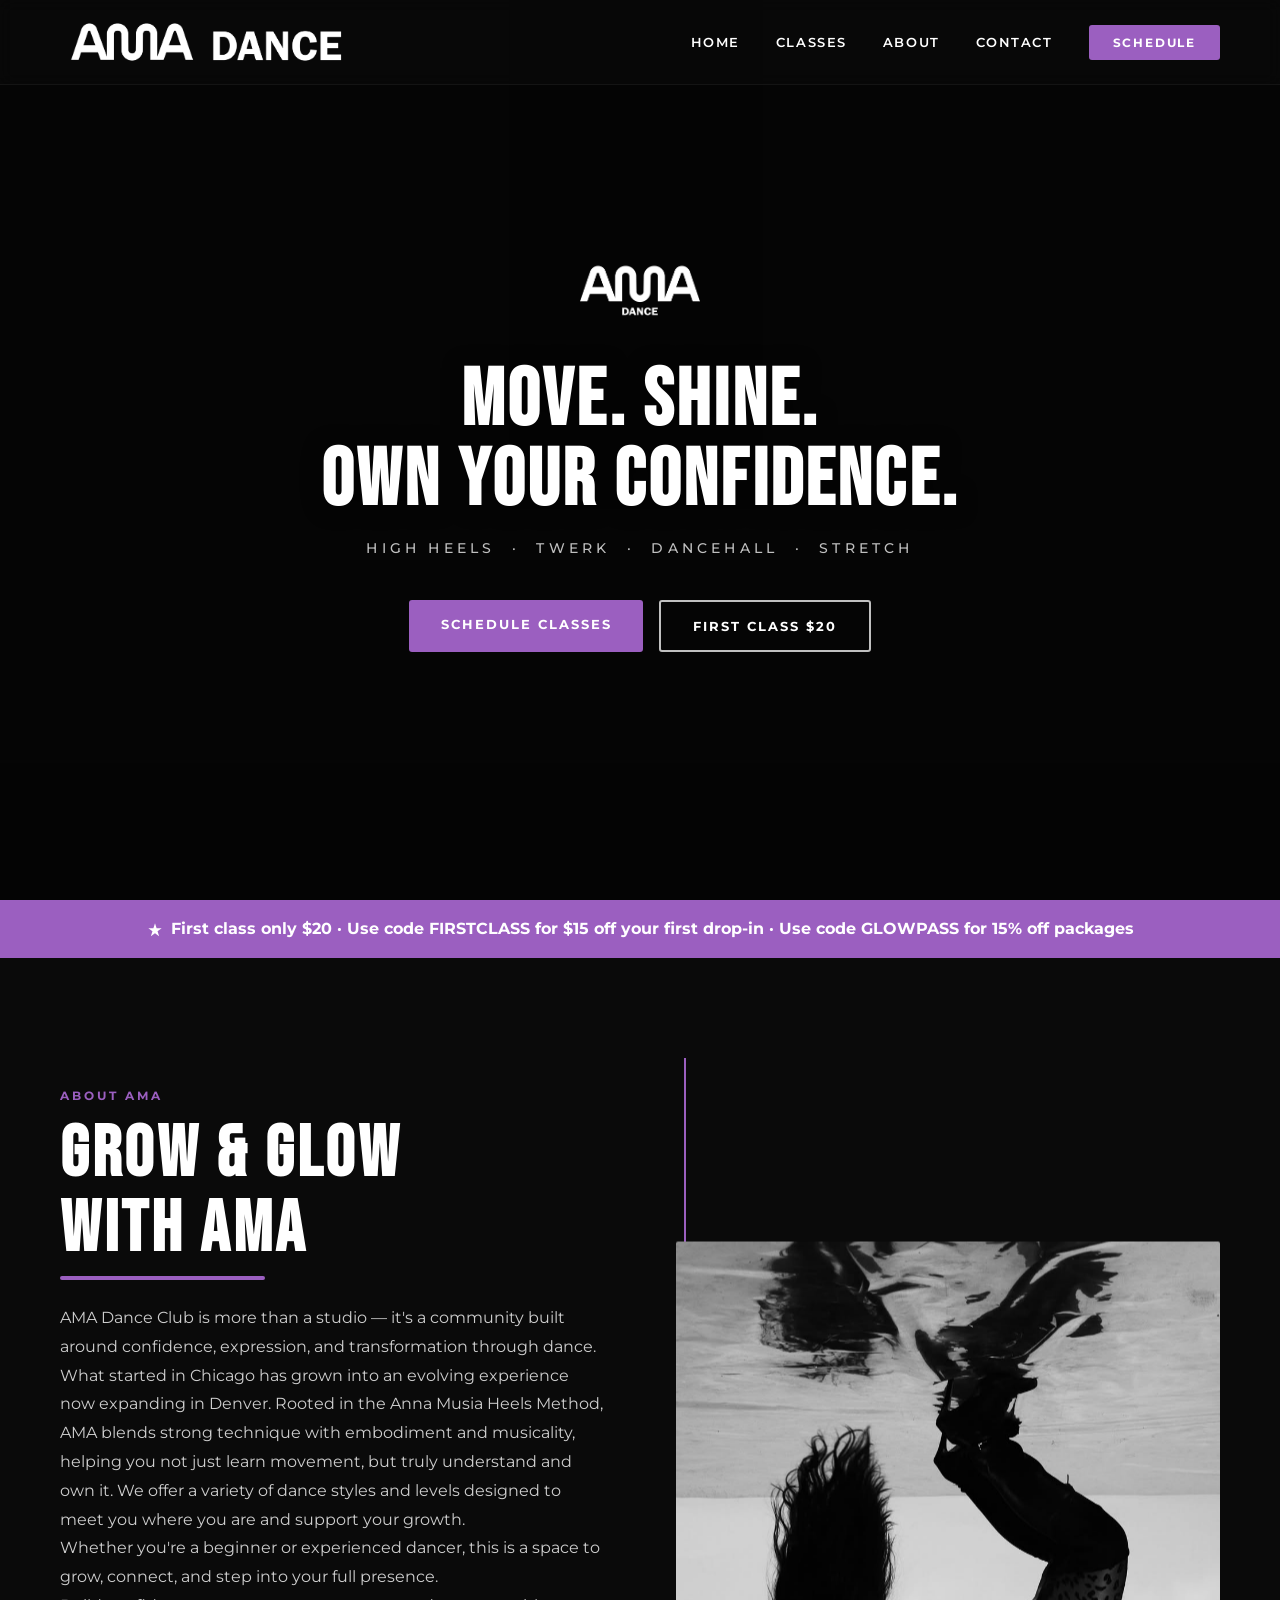
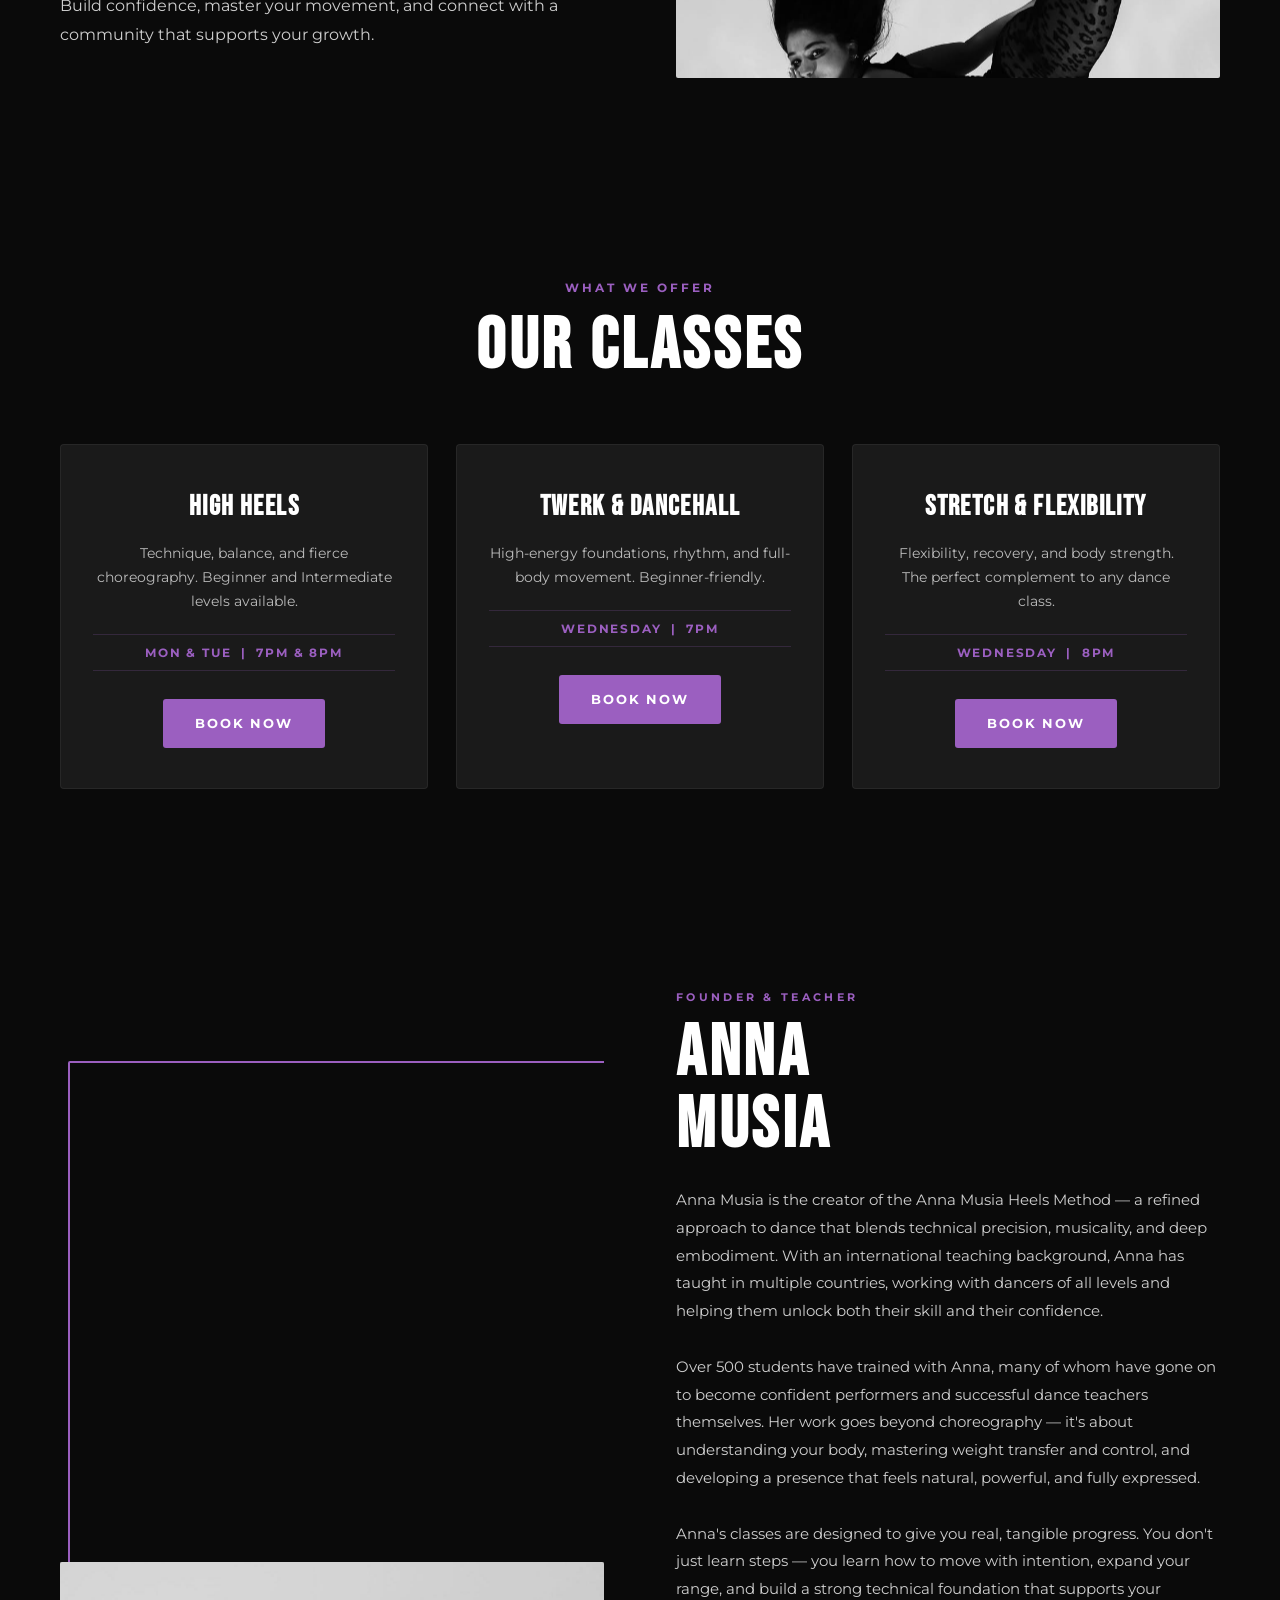
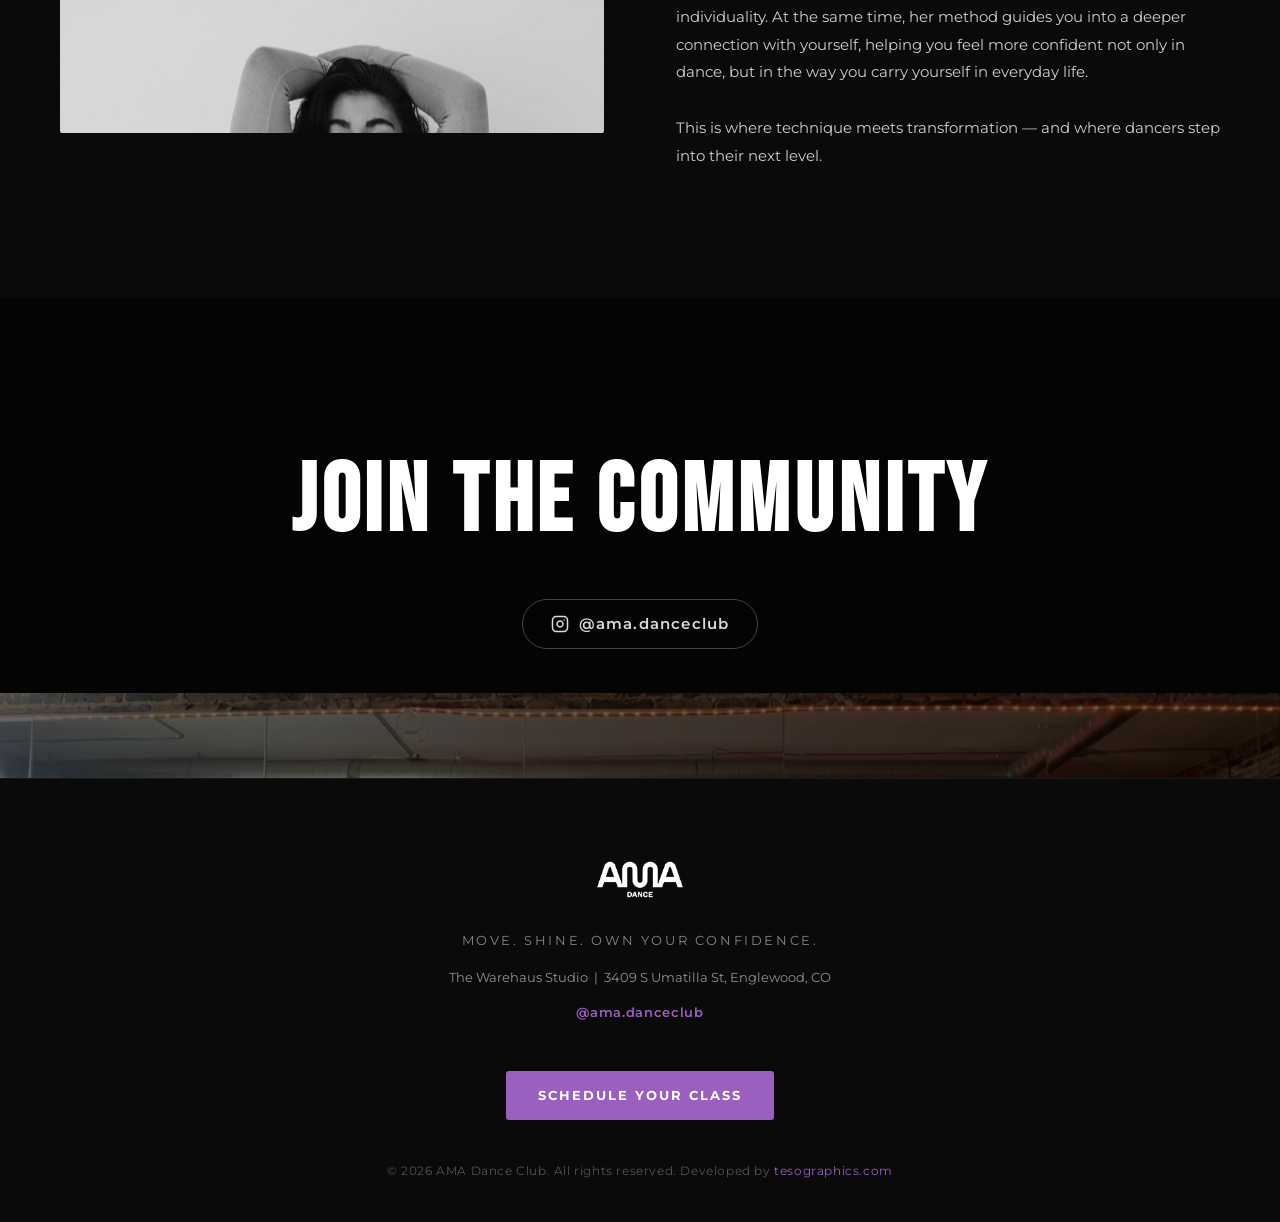
==== index.html @ a4397eac "Replace emoji with SVG star in promo banner" ====
<!DOCTYPE html>
<html lang="en">
<head>
  <meta charset="UTF-8" />
  <meta name="viewport" content="width=device-width, initial-scale=1.0" />
  <meta name="description" content="AMA Dance — High Heels, Twerk, Dancehall & Stretch classes in Englewood, CO. Move. Shine. Own Your Confidence." />
  <title>AMA Dance | Move. Shine. Own Your Confidence.</title>
  <link rel="icon" type="image/png" href="assets/AMA LOGO WHITE.png" />
  <link rel="preconnect" href="https://fonts.googleapis.com" />
  <link rel="preconnect" href="https://fonts.gstatic.com" crossorigin />
  <link href="https://fonts.googleapis.com/css2?family=Bebas+Neue&family=Montserrat:wght@300;400;500;600;700&display=swap" rel="stylesheet" />
  <link rel="stylesheet" href="css/style.css" />
</head>
<body>

  <!-- ========================
       NAVBAR
  ========================= -->
  <nav class="navbar" id="navbar">
    <a class="nav-logo" href="#home">
      <img src="assets/AMA LOGO WHITE 1line.png" alt="AMA Dance" class="logo-desktop">
      <img src="assets/AMA LOGO WHITE.png" alt="AMA Dance" class="logo-mobile">
    </a>
    <ul class="nav-links" id="navLinks">
      <li><a href="#home">Home</a></li>
      <li><a href="#classes">Classes</a></li>
      <li><a href="#about">About</a></li>
      <li><a href="#contact">Contact</a></li>
      <li><a href="schedule.html" class="btn-schedule">Schedule</a></li>
    </ul>
    <div class="hamburger" id="hamburger" aria-label="Open menu" role="button" tabindex="0">
      <span></span>
      <span></span>
      <span></span>
    </div>
  </nav>

  <!-- ========================
       HERO
  ========================= -->
  <section class="hero" id="home">
    <video class="hero-video" src="assets/media/hero video.mp4" autoplay muted loop playsinline></video>
    <div class="hero-overlay"></div>
    <div class="hero-content">
      <img src="assets/AMA LOGO WHITE.png" alt="AMA Dance" class="hero-logo" />
      <h1 class="hero-tagline hero-title">Move. Shine.<br>Own Your Confidence.</h1>
      <p class="hero-subtext hero-subtitle">High Heels &nbsp;·&nbsp; Twerk &nbsp;·&nbsp; Dancehall &nbsp;·&nbsp; Stretch</p>
      <div class="hero-buttons">
        <a href="schedule.html" class="btn btn-primary">Schedule Classes</a>
        <a href="schedule.html" class="btn btn-outline">First Class $20</a>
      </div>
    </div>
  </section>

  <!-- ========================
       PROMO BANNER
  ========================= -->
  <div style="background:#9b5fc0; text-align:center; padding:16px 20px;">
    <p style="font-family:'Montserrat',sans-serif; color:#fff; font-weight:700; font-size:16px; margin:0;"><svg xmlns="http://www.w3.org/2000/svg" viewBox="0 0 24 24" width="16" height="16" fill="white" style="vertical-align:middle; margin-right:8px;">
  <path d="M12 2l2.4 7.4H22l-6.2 4.5 2.4 7.4L12 17l-6.2 4.3 2.4-7.4L2 9.4h7.6z"/>
</svg>First class only $20 · Use code FIRSTCLASS for $15 off your first drop-in · Use code GLOWPASS for 15% off packages</p>
  </div>

  <!-- ========================
       ABOUT
  ========================= -->
  <section class="about" id="about">
    <div class="about-inner">
      <div class="about-text fade-in">
        <p class="section-label">About AMA</p>
        <h2 class="section-title accent-underline">Grow &amp; Glow<br>With AMA</h2>
        <p class="about-body">
          AMA Dance Club is more than a studio — it's a community built around confidence, expression, and transformation through dance.
        </p>
        <p class="about-body">
          What started in Chicago has grown into an evolving experience now expanding in Denver. Rooted in the Anna Musia Heels Method, AMA blends strong technique with embodiment and musicality, helping you not just learn movement, but truly understand and own it. We offer a variety of dance styles and levels designed to meet you where you are and support your growth.
        </p>
        <p class="about-body">
          Whether you're a beginner or experienced dancer, this is a space to grow, connect, and step into your full presence.
        </p>
        <p class="about-body">
          Build confidence, master your movement, and connect with a community that supports your growth.
        </p>
      </div>
      <div class="about-image-wrap fade-in">
        <img src="assets/media/ema.jpg" alt="AMA Dance instructor" />
      </div>
    </div>
  </section>

  <!-- ========================
       CLASSES
  ========================= -->
  <section class="classes" id="classes">
    <p class="section-label fade-in">What We Offer</p>
    <h2 class="section-title fade-in">Our Classes</h2>
    <div class="classes-grid">

      <div class="class-card fade-in">
        <h3 class="class-title">High Heels</h3>
        <p class="class-desc">Technique, balance, and fierce choreography. Beginner and Intermediate levels available.</p>
        <p class="class-schedule">Mon &amp; Tue &nbsp;|&nbsp; 7PM &amp; 8PM</p>
        <a href="schedule.html" class="btn btn-primary">Book Now</a>
      </div>

      <div class="class-card fade-in">
        <h3 class="class-title">Twerk &amp; Dancehall</h3>
        <p class="class-desc">High-energy foundations, rhythm, and full-body movement. Beginner-friendly.</p>
        <p class="class-schedule">Wednesday &nbsp;|&nbsp; 7PM</p>
        <a href="schedule.html" class="btn btn-primary">Book Now</a>
      </div>

      <div class="class-card fade-in">
        <h3 class="class-title">Stretch &amp; Flexibility</h3>
        <p class="class-desc">Flexibility, recovery, and body strength. The perfect complement to any dance class.</p>
        <p class="class-schedule">Wednesday &nbsp;|&nbsp; 8PM</p>
        <a href="schedule.html" class="btn btn-primary">Book Now</a>
      </div>

    </div>
  </section>

  <!-- ========================
       FOUNDER
  ========================= -->
  <section class="founder" id="founder">
    <div class="founder-inner">
      <div class="founder-image-wrap fade-in">
        <img src="assets/media/founder-a.jpeg" alt="Anna Musia — Founder of AMA Dance" />
      </div>
      <div class="founder-text fade-in">
        <p class="founder-label">Founder &amp; Teacher</p>
        <h2 class="founder-name">Anna<br>Musia</h2>
        <p class="founder-bio">
          Anna Musia is the creator of the Anna Musia Heels Method — a refined approach to dance that blends technical precision, musicality, and deep embodiment. With an international teaching background, Anna has taught in multiple countries, working with dancers of all levels and helping them unlock both their skill and their confidence.
        </p>
        <p class="founder-bio">
          Over 500 students have trained with Anna, many of whom have gone on to become confident performers and successful dance teachers themselves. Her work goes beyond choreography — it's about understanding your body, mastering weight transfer and control, and developing a presence that feels natural, powerful, and fully expressed.
        </p>
        <p class="founder-bio">
          Anna's classes are designed to give you real, tangible progress. You don't just learn steps — you learn how to move with intention, expand your range, and build a strong technical foundation that supports your individuality. At the same time, her method guides you into a deeper connection with yourself, helping you feel more confident not only in dance, but in the way you carry yourself in everyday life.
        </p>
        <p class="founder-bio">
          This is where technique meets transformation — and where dancers step into their next level.
        </p>
      </div>
    </div>
  </section>

  <!-- ========================
       GALLERY / COMMUNITY
  ========================= -->
  <section class="gallery" id="contact">
    <div class="gallery-banner">
      <img src="assets/media/group.png" alt="AMA Dance community" />
      <div class="gallery-overlay"></div>
      <div class="gallery-content fade-in">
        <h2>Join the Community</h2>
        <a href="https://www.instagram.com/ama.danceclub/" target="_blank" rel="noopener noreferrer" class="instagram-link">
          <svg xmlns="http://www.w3.org/2000/svg" viewBox="0 0 24 24" fill="none" stroke="currentColor" stroke-width="2" stroke-linecap="round" stroke-linejoin="round">
            <rect x="2" y="2" width="20" height="20" rx="5" ry="5"></rect>
            <path d="M16 11.37A4 4 0 1 1 12.63 8 4 4 0 0 1 16 11.37z"></path>
            <line x1="17.5" y1="6.5" x2="17.51" y2="6.5"></line>
          </svg>
          @ama.danceclub
        </a>
      </div>
    </div>
  </section>

  <!-- ========================
       FOOTER
  ========================= -->
  <footer class="footer">
    <img src="assets/AMA LOGO WHITE.png" alt="AMA Dance" class="footer-logo" />
    <p class="footer-tagline">Move. Shine. Own Your Confidence.</p>
    <p class="footer-location">The Warehaus Studio &nbsp;|&nbsp; 3409 S Umatilla St, Englewood, CO</p>
    <a href="https://www.instagram.com/ama.danceclub/" target="_blank" rel="noopener noreferrer" class="footer-ig">@ama.danceclub</a>
    <br />
    <a href="schedule.html" class="btn btn-primary" style="margin-top:20px;">Schedule Your Class</a>
    <p class="footer-copy">© 2026 AMA Dance Club. All rights reserved. Developed by <a href="https://tesographics.com" target="_blank" rel="noopener noreferrer" style="color:#9b5fc0;">tesographics.com</a></p>
  </footer>

  <script src="js/main.js"></script>
</body>
</html>
---- css/style.css ----
/* ============================
   AMA DANCE — Global Styles
   ============================ */

@import url('https://fonts.googleapis.com/css2?family=Bebas+Neue&family=Montserrat:wght@300;400;500;600;700&display=swap');

:root {
  --bg-primary: #0a0a0a;
  --bg-secondary: #1a1a1a;
  --accent: #9b5fc0;
  --accent-glow: rgba(155, 95, 192, 0.4);
  --text: #ffffff;
  --text-muted: #aaaaaa;
  --transition: 0.3s ease;
}

*, *::before, *::after {
  margin: 0;
  padding: 0;
  box-sizing: border-box;
}

html {
  scroll-behavior: smooth;
}

body {
  background-color: var(--bg-primary);
  color: var(--text);
  font-family: 'Montserrat', sans-serif;
  font-size: 16px;
  line-height: 1.6;
  overflow-x: hidden;
}

h1, h2, h3, h4 {
  font-family: 'Bebas Neue', sans-serif;
  letter-spacing: 0.05em;
}

a {
  color: inherit;
  text-decoration: none;
}

img {
  max-width: 100%;
  display: block;
}

/* ============================
   NAVBAR
   ============================ */

.navbar {
  position: fixed;
  top: 0;
  left: 0;
  width: 100%;
  z-index: 1000;
  padding: 18px 60px;
  display: flex;
  align-items: center;
  justify-content: space-between;
  background: rgba(10, 10, 10, 0.6);
  backdrop-filter: blur(8px);
  -webkit-backdrop-filter: blur(8px);
  border-bottom: 1px solid rgba(255,255,255,0.05);
  transition: background var(--transition), padding var(--transition);
}

.navbar.scrolled {
  background: rgba(10, 10, 10, 0.95);
  padding: 12px 60px;
}

.nav-logo img {
  height: 48px;
  width: auto;
}

.nav-links {
  display: flex;
  align-items: center;
  gap: 36px;
  list-style: none;
}

.nav-links a {
  font-family: 'Montserrat', sans-serif;
  font-size: 13px;
  font-weight: 600;
  letter-spacing: 0.12em;
  text-transform: uppercase;
  color: var(--text);
  position: relative;
  transition: color var(--transition);
}

.nav-links a::after {
  content: '';
  position: absolute;
  bottom: -4px;
  left: 0;
  width: 0;
  height: 2px;
  background: var(--accent);
  transition: width var(--transition);
}

.nav-links a:hover {
  color: var(--accent);
}

.nav-links a:hover::after {
  width: 100%;
}

.btn-schedule {
  background: var(--accent);
  color: var(--text) !important;
  padding: 10px 24px;
  border-radius: 3px;
  font-size: 12px !important;
  font-weight: 700 !important;
  letter-spacing: 0.15em !important;
  transition: background var(--transition), box-shadow var(--transition) !important;
}

.btn-schedule::after {
  display: none !important;
}

.btn-schedule:hover {
  background: #b370d8 !important;
  box-shadow: 0 0 18px var(--accent-glow) !important;
}

/* Hamburger */
.hamburger {
  display: none;
  flex-direction: column;
  gap: 5px;
  cursor: pointer;
  padding: 4px;
}

.hamburger span {
  display: block;
  width: 26px;
  height: 2px;
  background: var(--text);
  border-radius: 2px;
  transition: transform var(--transition), opacity var(--transition);
}

.hamburger.active span:nth-child(1) {
  transform: translateY(7px) rotate(45deg);
}
.hamburger.active span:nth-child(2) {
  opacity: 0;
}
.hamburger.active span:nth-child(3) {
  transform: translateY(-7px) rotate(-45deg);
}

/* Mobile nav */
@media (max-width: 768px) {
  .navbar {
    padding: 16px 24px;
  }

  .navbar.scrolled {
    padding: 12px 24px;
  }

  .hamburger {
    display: flex;
  }

  .nav-links {
    position: fixed;
    top: 0;
    right: -100%;
    width: 260px;
    height: 100vh;
    background: #111111;
    flex-direction: column;
    justify-content: center;
    gap: 32px;
    transition: right 0.4s ease;
    border-left: 1px solid rgba(155,95,192,0.2);
    padding: 40px 32px;
  }

  .nav-links.open {
    right: 0;
  }

  .nav-links a {
    font-size: 15px;
  }
}

/* ============================
   BUTTONS
   ============================ */

.btn {
  display: inline-block;
  padding: 14px 32px;
  min-height: 48px;
  font-family: 'Montserrat', sans-serif;
  font-size: 13px;
  font-weight: 700;
  letter-spacing: 0.15em;
  text-transform: uppercase;
  border-radius: 3px;
  cursor: pointer;
  transition: all var(--transition);
  border: none;
  text-align: center;
  -webkit-tap-highlight-color: transparent;
}

.btn-primary {
  background: var(--accent);
  color: #fff;
}

.btn-primary:hover {
  background: #b370d8;
  box-shadow: 0 0 24px var(--accent-glow);
  transform: translateY(-2px);
}

.btn-outline {
  background: transparent;
  color: #fff;
  border: 2px solid rgba(255,255,255,0.75);
}

.btn-outline:hover {
  border-color: var(--accent);
  color: var(--accent);
  box-shadow: 0 0 18px var(--accent-glow);
  transform: translateY(-2px);
}

/* ============================
   SECTION SHARED
   ============================ */

section {
  padding: 100px 60px;
}

.section-label {
  font-family: 'Montserrat', sans-serif;
  font-size: 12px;
  font-weight: 700;
  letter-spacing: 0.25em;
  text-transform: uppercase;
  color: var(--accent);
  margin-bottom: 12px;
}

.section-title {
  font-family: 'Bebas Neue', sans-serif;
  font-size: clamp(40px, 6vw, 72px);
  line-height: 1.05;
  margin-bottom: 24px;
}

.accent-underline {
  display: inline-block;
  position: relative;
}

.accent-underline::after {
  content: '';
  display: block;
  width: 60%;
  height: 4px;
  background: var(--accent);
  margin-top: 8px;
  border-radius: 2px;
}

/* Fade-in animation */
.fade-in {
  opacity: 0;
  transform: translateY(30px);
  transition: opacity 0.7s ease, transform 0.7s ease;
}

.fade-in.visible {
  opacity: 1;
  transform: translateY(0);
}

@media (max-width: 768px) {
  section {
    padding: 70px 24px;
  }
}

/* ============================
   HERO
   ============================ */

.hero {
  position: relative;
  height: 100vh;
  min-height: 600px;
  display: flex;
  align-items: center;
  justify-content: center;
  text-align: center;
  overflow: hidden;
  padding: 0;
}

.hero-video {
  position: absolute;
  inset: 0;
  width: 100%;
  height: 100%;
  object-fit: cover;
  z-index: 0;
}

.hero-overlay {
  position: absolute;
  inset: 0;
  background: rgba(0, 0, 0, 0.55);
  z-index: 1;
}

.hero-content {
  position: relative;
  z-index: 2;
  max-width: 700px;
  padding: 0 24px;
}

.hero-logo {
  width: 140px;
  margin: 0 auto 28px;
}

.hero-tagline {
  font-family: 'Bebas Neue', sans-serif;
  font-size: clamp(42px, 7vw, 80px);
  letter-spacing: 0.04em;
  line-height: 1;
  margin-bottom: 16px;
  text-shadow: 0 2px 20px rgba(0,0,0,0.5);
}

.hero-subtext {
  font-family: 'Montserrat', sans-serif;
  font-size: 14px;
  font-weight: 500;
  letter-spacing: 0.3em;
  text-transform: uppercase;
  color: rgba(255,255,255,0.75);
  margin-bottom: 40px;
}

.hero-buttons {
  display: flex;
  gap: 16px;
  justify-content: center;
  flex-wrap: wrap;
}

/* ============================
   ABOUT
   ============================ */

.about {
  background-color: var(--bg-secondary);
  background-image:
    linear-gradient(rgba(10, 10, 10, 0.78), rgba(10, 10, 10, 0.78)),
    url('../assets/media/black-seda.png');
  background-size: cover;
  background-position: center;
  background-attachment: fixed;
}

.about-inner {
  max-width: 1200px;
  margin: 0 auto;
  display: grid;
  grid-template-columns: 1fr 1fr;
  gap: 72px;
  align-items: center;
}

.about-body {
  font-size: 16px;
  font-weight: 400;
  color: rgba(255,255,255,0.8);
  line-height: 1.8;
  margin-bottom: 0;
}

.about-image-wrap {
  position: relative;
  overflow: hidden;
  border-radius: 2px;
}

.about-image-wrap img {
  width: 100%;
  height: 620px;
  object-fit: cover;
  object-position: center top;
  filter: grayscale(100%);
  border-radius: 2px;
  transition: filter 0.5s ease;
  will-change: transform;
  position: relative;
  z-index: 1;
}

.about-image-wrap img:hover {
  filter: grayscale(40%);
}

.about-image-wrap::before {
  content: '';
  position: absolute;
  inset: -8px -8px 8px 8px;
  border: 2px solid var(--accent);
  border-radius: 2px;
  z-index: 0;
}

@media (max-width: 900px) {
  .about-inner {
    grid-template-columns: 1fr;
    gap: 48px;
  }

  .about-image-wrap img {
    height: 380px;
  }

  .about-image-wrap::before {
    display: none;
  }
}

@media (max-width: 768px) {
  .about-image-wrap img {
    transform: none !important;
  }
}

/* ============================
   CLASSES
   ============================ */

.classes {
  background: var(--bg-primary);
  text-align: center;
}

.classes-grid {
  max-width: 1200px;
  margin: 60px auto 0;
  display: grid;
  grid-template-columns: repeat(3, 1fr);
  gap: 28px;
}

.class-card {
  background: var(--bg-secondary);
  border: 1px solid rgba(255,255,255,0.06);
  border-radius: 4px;
  padding: 40px 32px;
  text-align: center;
  transition: border-color var(--transition), box-shadow var(--transition), transform var(--transition);
}

.class-card:hover {
  border-color: var(--accent);
  box-shadow: 0 0 30px var(--accent-glow);
  transform: translateY(-4px);
}

.class-number {
  font-family: 'Bebas Neue', sans-serif;
  font-size: 56px;
  color: rgba(155, 95, 192, 0.2);
  line-height: 1;
  margin-bottom: 16px;
}

.class-title {
  font-family: 'Bebas Neue', sans-serif;
  font-size: 28px;
  letter-spacing: 0.05em;
  margin-bottom: 12px;
}

.class-desc {
  font-size: 14px;
  color: rgba(255,255,255,0.7);
  line-height: 1.7;
  margin-bottom: 20px;
}

.class-schedule {
  font-size: 12px;
  font-weight: 700;
  letter-spacing: 0.15em;
  text-transform: uppercase;
  color: var(--accent);
  margin-bottom: 28px;
  padding: 8px 0;
  border-top: 1px solid rgba(155,95,192,0.2);
  border-bottom: 1px solid rgba(155,95,192,0.2);
}

@media (max-width: 900px) {
  .classes-grid {
    grid-template-columns: 1fr;
    max-width: 480px;
  }
}

/* ============================
   FOUNDER
   ============================ */

.founder {
  background-color: var(--bg-secondary);
  background-image:
    linear-gradient(rgba(10, 10, 10, 0.72), rgba(10, 10, 10, 0.72)),
    url('../assets/media/purple-background.jpg');
  background-size: cover;
  background-position: center;
  background-attachment: fixed;
}

.founder-inner {
  max-width: 1200px;
  margin: 0 auto;
  display: grid;
  grid-template-columns: 1fr 1fr;
  gap: 72px;
  align-items: center;
}

.founder-image-wrap {
  position: relative;
  overflow: hidden;
  border-radius: 2px;
}

.founder-image-wrap img {
  width: 100%;
  height: 680px;
  object-fit: cover;
  object-position: center top;
  border-radius: 2px;
  position: relative;
  z-index: 1;
  will-change: transform;
}

.founder-image-wrap::after {
  content: '';
  position: absolute;
  inset: 8px -8px -8px 8px;
  border: 2px solid var(--accent);
  border-radius: 2px;
  z-index: 0;
}

.founder-label {
  font-size: 11px;
  font-weight: 700;
  letter-spacing: 0.3em;
  text-transform: uppercase;
  color: var(--accent);
  margin-bottom: 12px;
}

.founder-name {
  font-family: 'Bebas Neue', sans-serif;
  font-size: clamp(48px, 6vw, 72px);
  line-height: 1;
  margin-bottom: 24px;
}

.founder-bio {
  font-size: 15px;
  color: rgba(255,255,255,0.8);
  line-height: 1.85;
  margin-bottom: 28px;
}

.founder-tagline {
  font-family: 'Bebas Neue', sans-serif;
  font-size: 22px;
  color: var(--accent);
  letter-spacing: 0.06em;
}

@media (max-width: 900px) {
  .founder-inner {
    grid-template-columns: 1fr;
    gap: 48px;
  }

  .founder-image-wrap img {
    height: 420px;
  }

  .founder-image-wrap::after {
    display: none;
  }
}

@media (max-width: 768px) {
  .founder-image-wrap img {
    transform: none !important;
  }
}

/* ============================
   GALLERY / COMMUNITY
   ============================ */

.gallery {
  padding: 0;
  position: relative;
  overflow: hidden;
}

.gallery-banner {
  position: relative;
  width: 100%;
  min-height: 480px;
  display: flex;
  flex-direction: column;
  align-items: center;
  justify-content: center;
}

.gallery-banner img {
  position: absolute;
  left: 0;
  top: 0;
  width: 100%;
  height: 100%;
  object-fit: cover;
  object-position: center 70%;
  will-change: transform;
}

.gallery-overlay {
  position: absolute;
  inset: 0;
  background: rgba(0,0,0,0.6);
}

.gallery-content {
  position: relative;
  z-index: 2;
  text-align: center;
  padding: 80px 24px;
}

.gallery-content h2 {
  font-family: 'Bebas Neue', sans-serif;
  font-size: clamp(48px, 8vw, 96px);
  letter-spacing: 0.05em;
  margin-bottom: 20px;
}

.instagram-link {
  display: inline-flex;
  align-items: center;
  gap: 10px;
  font-size: 15px;
  font-weight: 600;
  letter-spacing: 0.08em;
  color: rgba(255,255,255,0.85);
  border: 1px solid rgba(255,255,255,0.25);
  padding: 12px 28px;
  border-radius: 40px;
  transition: all var(--transition);
}

.instagram-link:hover {
  border-color: var(--accent);
  color: var(--accent);
  box-shadow: 0 0 20px var(--accent-glow);
}

.instagram-link svg {
  width: 18px;
  height: 18px;
}

/* ============================
   FOOTER
   ============================ */

.footer {
  position: relative;
  background: var(--bg-primary);
  border-top: 1px solid rgba(255,255,255,0.06);
  padding: 70px 60px 40px;
  text-align: center;
  overflow: hidden;
}

.footer::before {
  content: '';
  position: absolute;
  inset: 0;
  background: url('../assets/footer-bg.png') center bottom / cover no-repeat;
  background-attachment: fixed;
  opacity: 0.18;
  pointer-events: none;
  mix-blend-mode: screen;
}

.footer-logo {
  width: 100px;
  margin: 0 auto 20px;
}

.footer-tagline {
  font-size: 13px;
  letter-spacing: 0.2em;
  text-transform: uppercase;
  color: rgba(255,255,255,0.5);
  margin-bottom: 16px;
}

.footer-location {
  font-size: 13px;
  color: rgba(255,255,255,0.55);
  margin-bottom: 12px;
}

.footer-ig {
  display: inline-block;
  font-size: 13px;
  font-weight: 600;
  color: var(--accent);
  letter-spacing: 0.05em;
  margin-bottom: 28px;
  transition: color var(--transition);
}

.footer-ig:hover {
  color: #c987e8;
}

.footer .btn {
  margin-bottom: 40px;
}

.footer-copy {
  font-size: 12px;
  color: rgba(255,255,255,0.3);
  letter-spacing: 0.05em;
  line-height: 1.8;
}

.footer-teso {
  color: rgba(255,255,255,0.45);
  text-decoration: none;
  transition: color var(--transition);
}

.footer-teso:hover {
  color: var(--accent);
}

@media (max-width: 768px) {
  .footer {
    padding: 60px 24px 32px;
  }
}

/* ============================
   SCHEDULE PAGE
   ============================ */

.page-hero {
  padding: 160px 60px 80px;
  text-align: center;
  background: var(--bg-primary);
}

.page-hero h1 {
  font-size: clamp(48px, 8vw, 96px);
  line-height: 1;
}

.page-hero p {
  font-size: 14px;
  letter-spacing: 0.2em;
  text-transform: uppercase;
  color: rgba(255,255,255,0.5);
  margin-top: 16px;
}

/* Schedule Table */
.schedule-section {
  background: var(--bg-secondary);
  padding: 80px 60px;
}

.schedule-section h2 {
  font-size: clamp(32px, 4vw, 52px);
  margin-bottom: 40px;
  text-align: center;
}

.schedule-table-wrap {
  max-width: 900px;
  margin: 0 auto;
  overflow-x: auto;
}

.schedule-table {
  width: 100%;
  border-collapse: collapse;
  font-size: 14px;
}

.schedule-table thead {
  background: var(--accent);
}

.schedule-table th {
  padding: 14px 20px;
  text-align: left;
  font-family: 'Montserrat', sans-serif;
  font-size: 11px;
  font-weight: 700;
  letter-spacing: 0.2em;
  text-transform: uppercase;
}

.schedule-table td {
  padding: 16px 20px;
  border-bottom: 1px solid rgba(255,255,255,0.06);
  color: rgba(255,255,255,0.85);
  vertical-align: middle;
}

.schedule-table tbody tr {
  transition: background var(--transition);
}

.schedule-table tbody tr:hover {
  background: rgba(155,95,192,0.08);
}

.price-badge {
  display: inline-block;
  background: rgba(155,95,192,0.2);
  color: var(--accent);
  padding: 4px 12px;
  border-radius: 20px;
  font-weight: 700;
  font-size: 13px;
}

.level-badge {
  display: inline-block;
  background: rgba(255,255,255,0.07);
  padding: 3px 10px;
  border-radius: 20px;
  font-size: 12px;
  font-weight: 600;
  letter-spacing: 0.05em;
}

/* Packages */
.packages-section {
  background: var(--bg-primary);
  padding: 80px 60px;
}

.packages-section h2 {
  font-size: clamp(32px, 4vw, 52px);
  text-align: center;
  margin-bottom: 50px;
}

.packages-grid {
  max-width: 1100px;
  margin: 0 auto;
  display: grid;
  grid-template-columns: repeat(4, 1fr);
  gap: 24px;
}

.package-card {
  background: var(--bg-secondary);
  border: 1px solid rgba(255,255,255,0.06);
  border-radius: 4px;
  padding: 36px 28px;
  text-align: center;
  display: flex;
  flex-direction: column;
  transition: border-color var(--transition), box-shadow var(--transition), transform var(--transition);
}

.package-card:hover {
  border-color: var(--accent);
  box-shadow: 0 0 30px var(--accent-glow);
  transform: translateY(-4px);
}

.package-card.featured {
  border-color: var(--accent);
  background: rgba(155,95,192,0.08);
}

.package-tag {
  font-size: 10px;
  font-weight: 700;
  letter-spacing: 0.2em;
  text-transform: uppercase;
  color: var(--accent);
  margin-bottom: 8px;
}

.package-title {
  font-family: 'Bebas Neue', sans-serif;
  font-size: 22px;
  letter-spacing: 0.05em;
  margin-bottom: 8px;
}

.package-classes {
  font-size: 12px;
  color: rgba(255,255,255,0.5);
  letter-spacing: 0.05em;
  margin-bottom: 20px;
}

.package-price {
  font-family: 'Bebas Neue', sans-serif;
  font-size: 56px;
  color: var(--accent);
  line-height: 1;
  margin-bottom: 16px;
}

.package-price span {
  font-size: 24px;
  vertical-align: super;
  margin-right: 2px;
}

.package-desc {
  font-size: 13px;
  color: rgba(255,255,255,0.6);
  line-height: 1.6;
  flex: 1;
  margin-bottom: 28px;
}

@media (max-width: 1024px) {
  .packages-grid {
    grid-template-columns: repeat(2, 1fr);
  }
}

@media (max-width: 600px) {
  .packages-grid {
    grid-template-columns: 1fr;
    max-width: 400px;
    margin: 0 auto;
  }

  .schedule-section,
  .packages-section {
    padding: 60px 24px;
  }

  .page-hero {
    padding: 120px 24px 60px;
  }
}

/* Promo Banner */
.promo-banner {
  background: var(--accent);
  padding: 60px 40px;
  text-align: center;
}

.promo-banner h3 {
  font-family: 'Bebas Neue', sans-serif;
  font-size: clamp(28px, 4vw, 48px);
  letter-spacing: 0.05em;
  margin-bottom: 8px;
}

.promo-banner p {
  font-size: 15px;
  letter-spacing: 0.1em;
  color: rgba(255,255,255,0.85);
  margin-bottom: 28px;
}

.btn-white {
  background: #fff;
  color: var(--accent);
}

.btn-white:hover {
  background: #f0e0ff;
  transform: translateY(-2px);
  box-shadow: 0 8px 24px rgba(0,0,0,0.25);
}

/* Location */
.location-section {
  background: var(--bg-secondary);
  padding: 80px 60px;
  text-align: center;
}

.location-section h2 {
  font-size: clamp(32px, 4vw, 52px);
  margin-bottom: 12px;
}

.location-address {
  font-size: 14px;
  color: rgba(255,255,255,0.6);
  letter-spacing: 0.05em;
  margin-bottom: 40px;
}

.map-embed {
  max-width: 900px;
  margin: 0 auto;
  border-radius: 4px;
  overflow: hidden;
  border: 1px solid rgba(155,95,192,0.3);
}

.map-embed iframe {
  width: 100%;
  height: 420px;
  display: block;
  border: none;
  filter: grayscale(30%) invert(5%);
}

@media (max-width: 768px) {
  .location-section {
    padding: 60px 24px;
  }

  .map-embed iframe {
    height: 300px;
  }
}

/* ============================
   MOBILE OVERRIDES (≤ 480px)
   ============================ */

@media (max-width: 480px) {
  .hero-logo {
    width: 100px;
    margin-bottom: 20px;
  }

  .hero-tagline {
    font-size: 38px;
  }

  .hero-subtext {
    font-size: 11px;
    letter-spacing: 0.12em;
    margin-bottom: 32px;
  }

  .hero-buttons {
    flex-direction: column;
    align-items: center;
    gap: 12px;
  }

  .hero-buttons .btn {
    width: 100%;
    max-width: 280px;
  }

  .section-title {
    font-size: 36px;
  }

  .class-card {
    padding: 28px 20px;
  }

  .class-number {
    font-size: 40px;
  }

  .class-title {
    font-size: 24px;
  }

  .classes-grid {
    max-width: 100%;
  }

  .founder-name {
    font-size: 40px;
  }

  .gallery-content h2 {
    font-size: 40px;
  }

  .instagram-link {
    font-size: 13px;
    padding: 10px 20px;
  }

  .promo-banner {
    padding: 48px 20px;
  }

  .package-card {
    padding: 28px 20px;
  }

  .package-price {
    font-size: 48px;
  }
}

/* Disable parallax on mobile — fixed attachment causes rendering issues */
@media (max-width: 768px) {
  .gallery-banner img {
    top: 0;
    height: 100%;
    transform: none !important;
  }

  .about,
  .founder {
    background-attachment: scroll;
  }

  .footer::before {
    background-attachment: scroll;
  }
}

/* ============================
   HERO FADE-IN BLUR REVEAL
   ============================ */

@keyframes fadeInBlur {
  from {
    opacity: 0;
    filter: blur(12px);
    transform: translateY(10px);
  }
  to {
    opacity: 1;
    filter: blur(0px);
    transform: translateY(0);
  }
}

.hero-title {
  animation: fadeInBlur 1.2s ease forwards;
}

.hero-subtitle {
  animation: fadeInBlur 1.2s ease 0.3s forwards;
  opacity: 0;
}

.hero-buttons {
  animation: fadeInBlur 1.2s ease 0.5s forwards;
  opacity: 0;
}

/* ========================
   CLASS ICON GLOW EFFECT
========================= */
@keyframes glowPulse {
  0% {
    filter: drop-shadow(0 0 6px rgba(155, 95, 192, 0.6))
            drop-shadow(0 0 12px rgba(155, 95, 192, 0.4))
            brightness(1.1);
  }
  50% {
    filter: drop-shadow(0 0 14px rgba(155, 95, 192, 0.9))
            drop-shadow(0 0 28px rgba(155, 95, 192, 0.6))
            drop-shadow(0 0 45px rgba(155, 95, 192, 0.3))
            brightness(1.3);
  }
  100% {
    filter: drop-shadow(0 0 6px rgba(155, 95, 192, 0.6))
            drop-shadow(0 0 12px rgba(155, 95, 192, 0.4))
            brightness(1.1);
  }
}

.class-icon {
  animation: glowPulse 2.5s ease-in-out infinite;
  transition: filter 0.3s ease, transform 0.3s ease;
  mix-blend-mode: screen;
  width: 80px;
  height: 80px;
  object-fit: contain;
}

/* Responsive logo */
.logo-desktop {
  display: block;
  height: 45px;
  width: auto;
}

.logo-mobile {
  display: none;
  height: 40px;
  width: auto;
}

@media (max-width: 768px) {
  .logo-desktop {
    display: none;
  }
  .logo-mobile {
    display: block;
  }
}

.class-icon:hover {
  filter: drop-shadow(0 0 20px rgba(155, 95, 192, 1))
          drop-shadow(0 0 40px rgba(155, 95, 192, 0.8))
          drop-shadow(0 0 60px rgba(155, 95, 192, 0.5))
          brightness(1.5) !important;
  transform: scale(1.1);
  animation-play-state: paused;
}
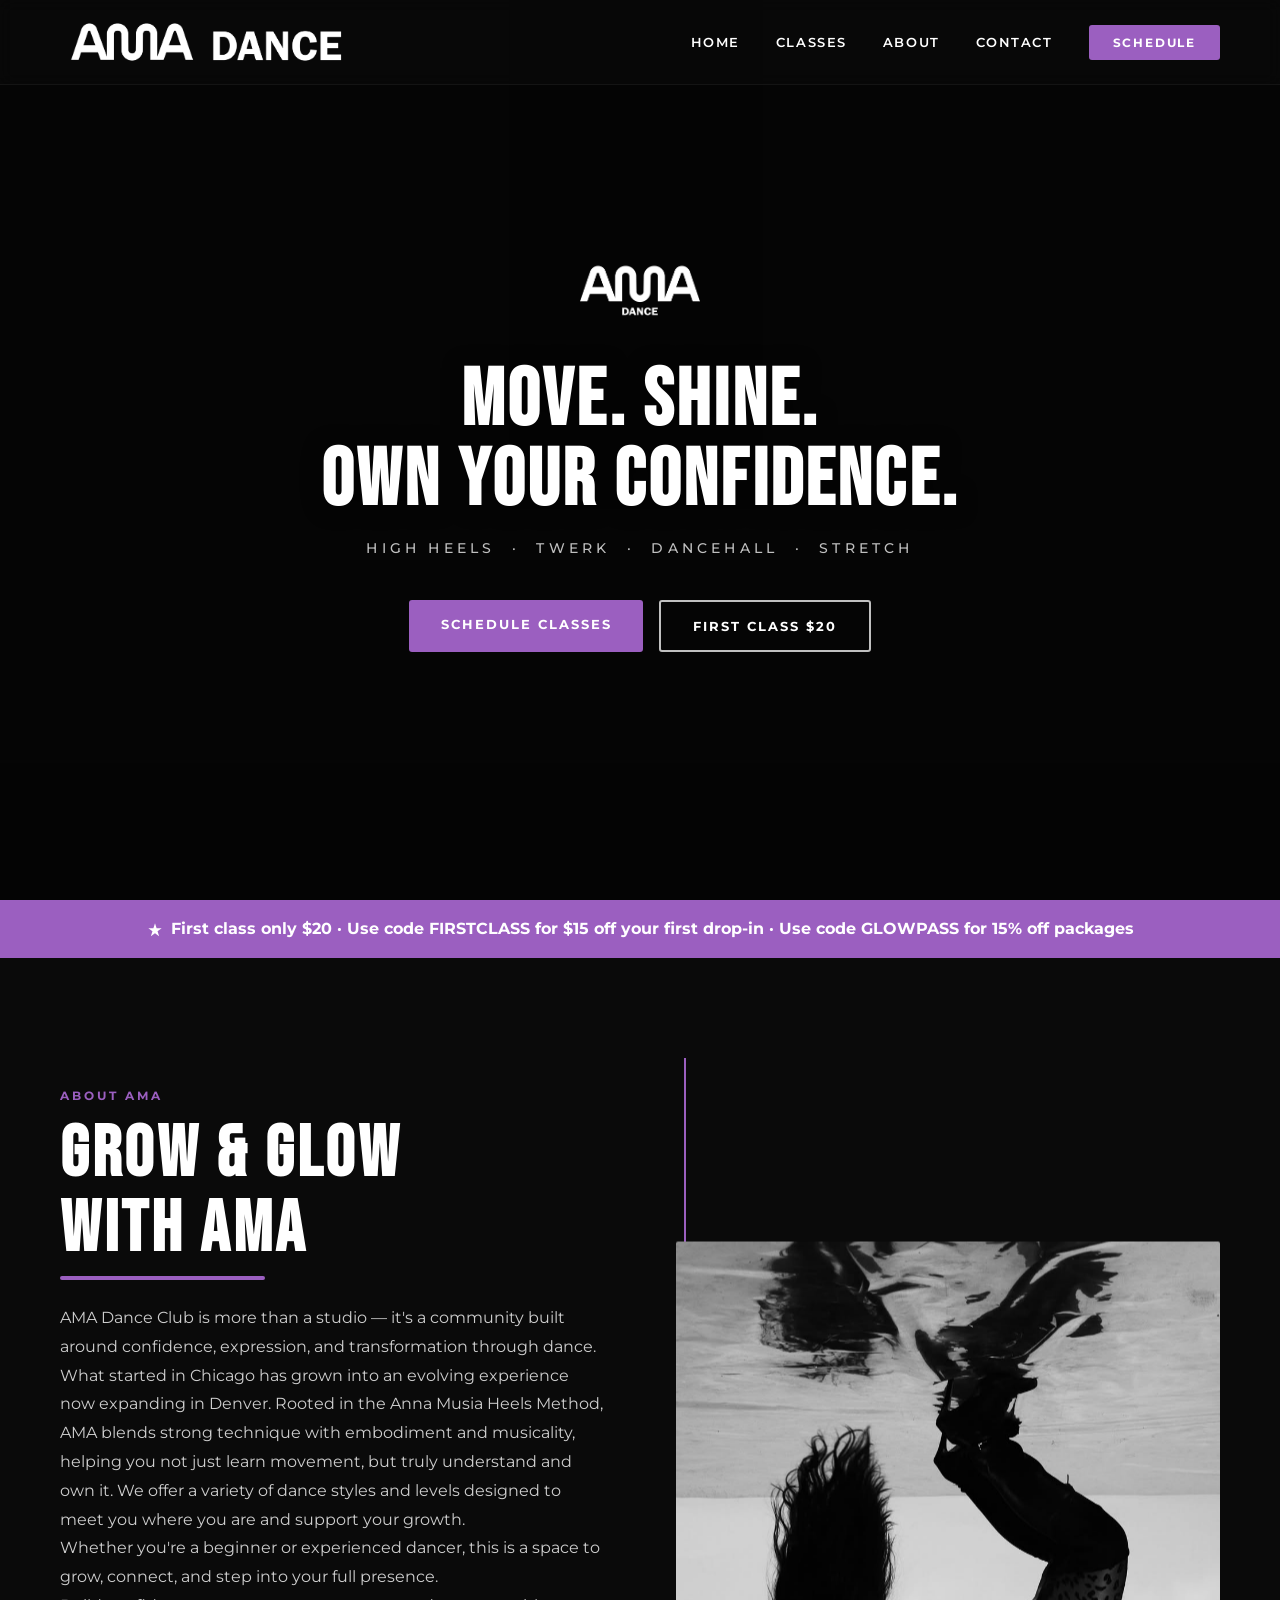
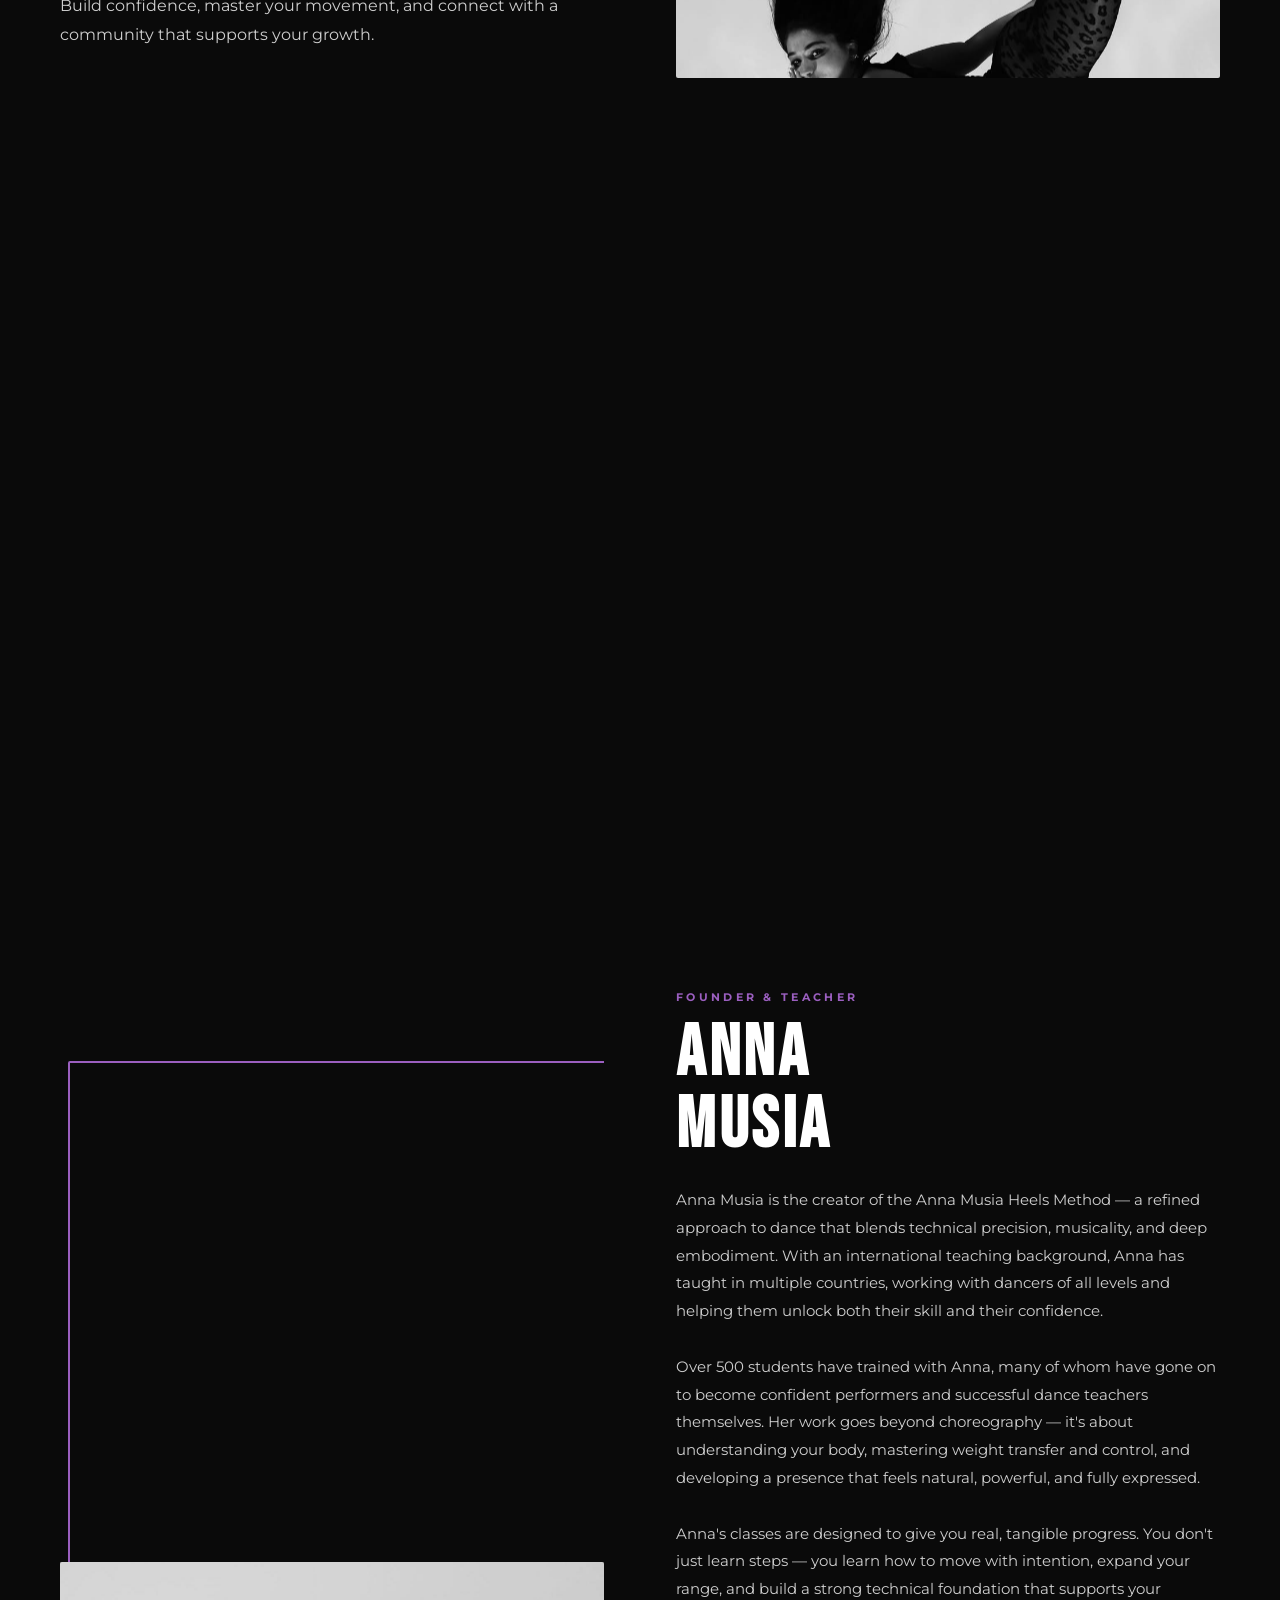
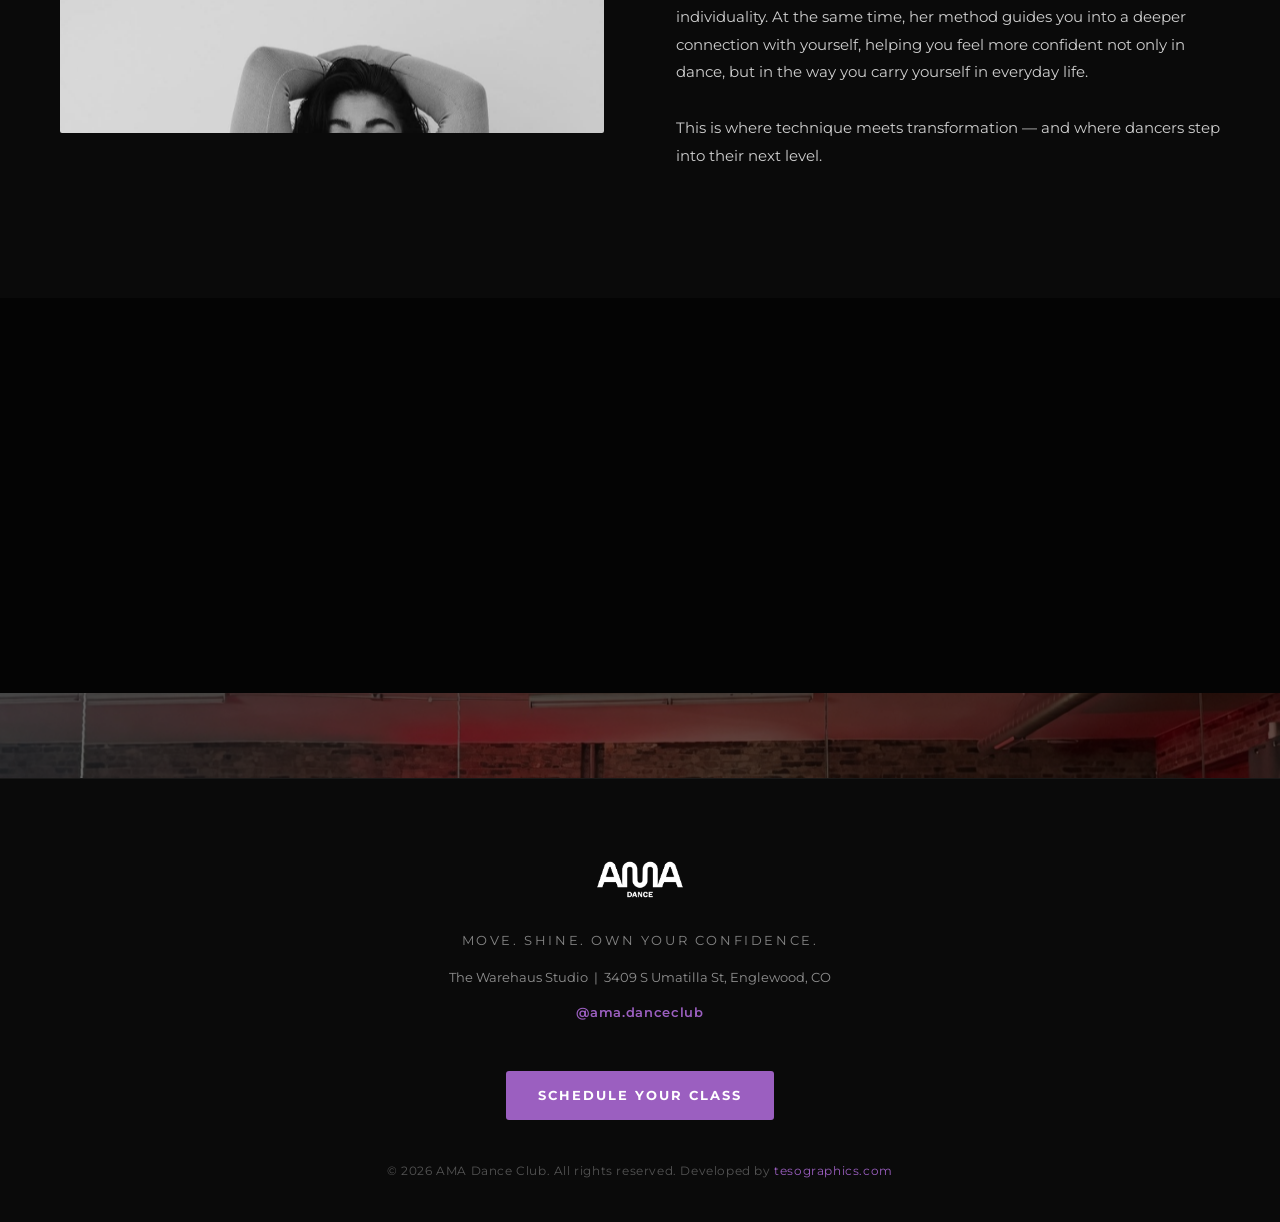
==== commit 7bcd4661: "Update group photo from PNG to JPG Co-Authored-By: Claude Sonnet 4.6 <noreply@anthropic.com>" ====
--- a/index.html
+++ b/index.html
@@ -1,6 +1,14 @@
 <!DOCTYPE html>
 <html lang="en">
 <head>
+  <!-- Google tag (gtag.js) -->
+  <script async src="https://www.googletagmanager.com/gtag/js?id=G-9VJ9X3PDHH"></script>
+  <script>
+    window.dataLayer = window.dataLayer || [];
+    function gtag(){dataLayer.push(arguments);}
+    gtag('js', new Date());
+    gtag('config', 'G-9VJ9X3PDHH');
+  </script>
   <meta charset="UTF-8" />
   <meta name="viewport" content="width=device-width, initial-scale=1.0" />
   <meta name="description" content="AMA Dance — High Heels, Twerk, Dancehall & Stretch classes in Englewood, CO. Move. Shine. Own Your Confidence." />
@@ -152,7 +160,7 @@
   ========================= -->
   <section class="gallery" id="contact">
     <div class="gallery-banner">
-      <img src="assets/media/group.png" alt="AMA Dance community" />
+      <img src="assets/media/group.jpg" alt="AMA Dance community" />
       <div class="gallery-overlay"></div>
       <div class="gallery-content fade-in">
         <h2>Join the Community</h2>
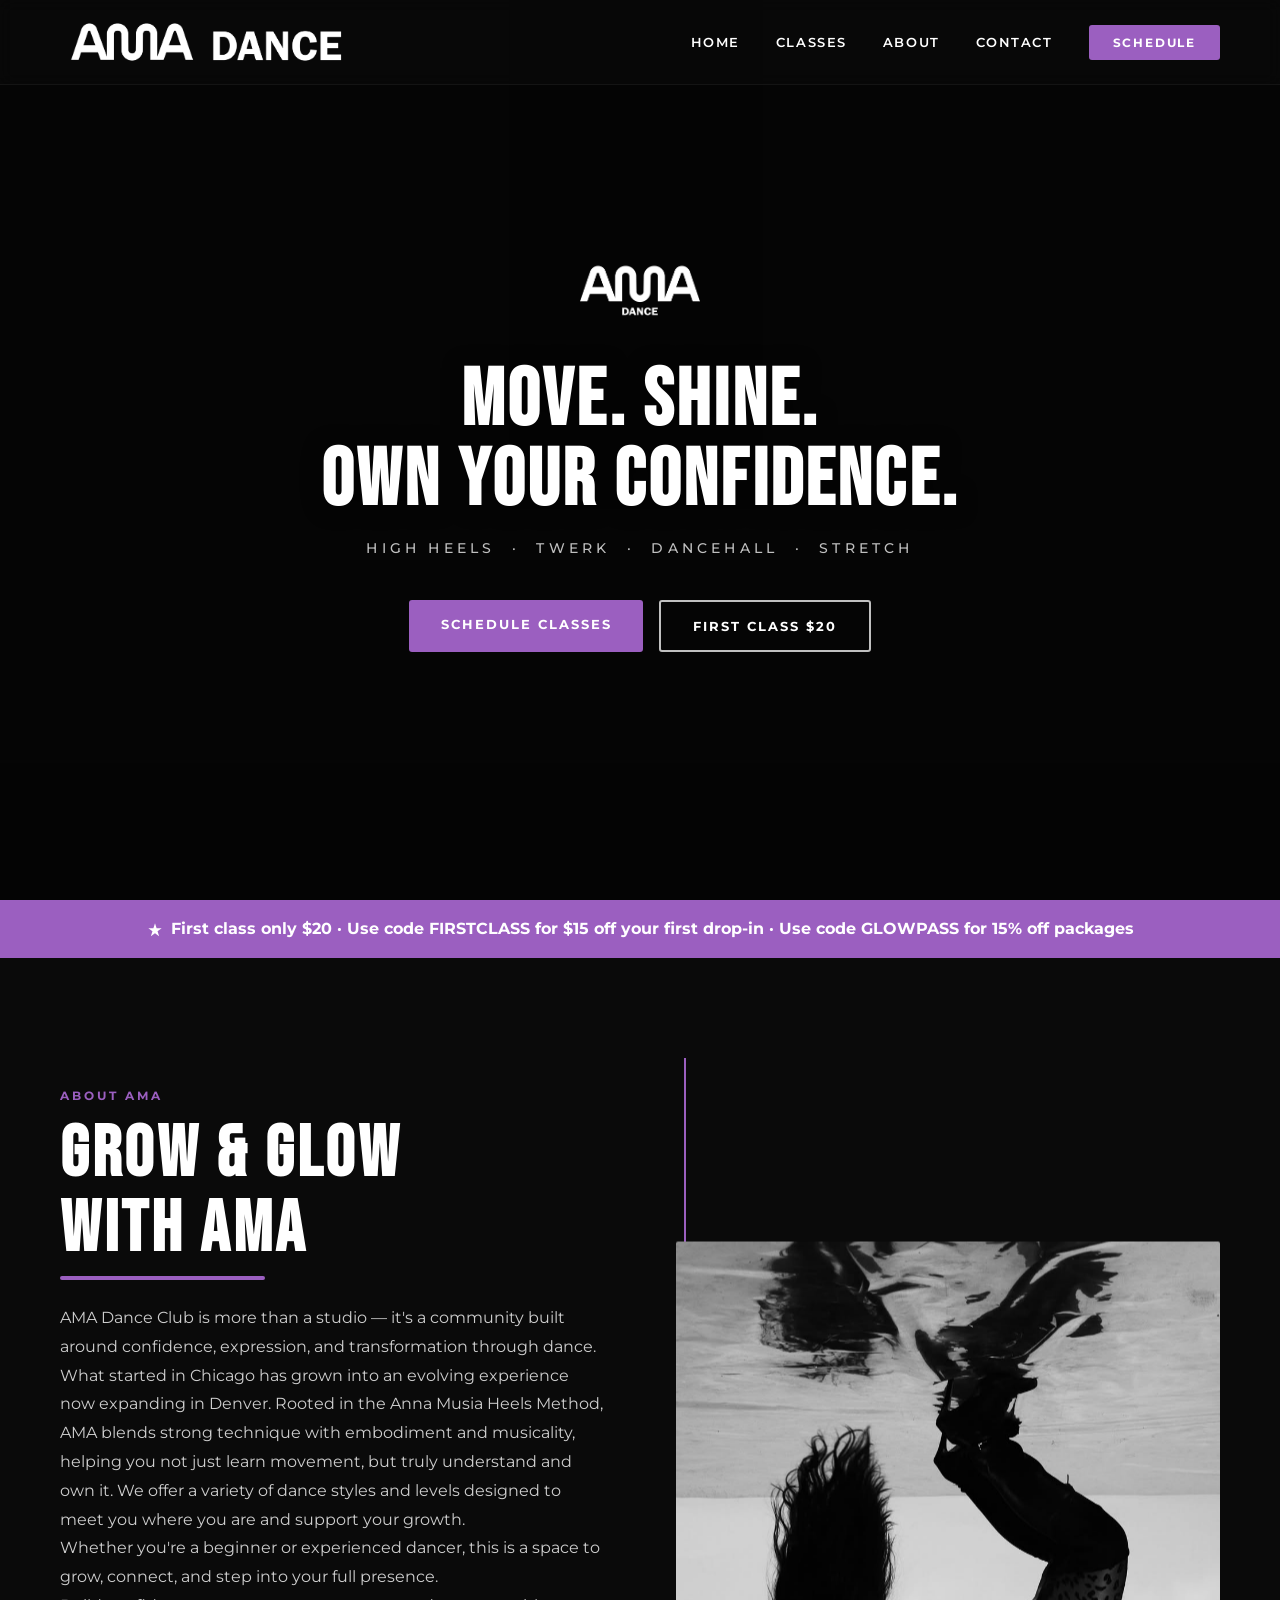
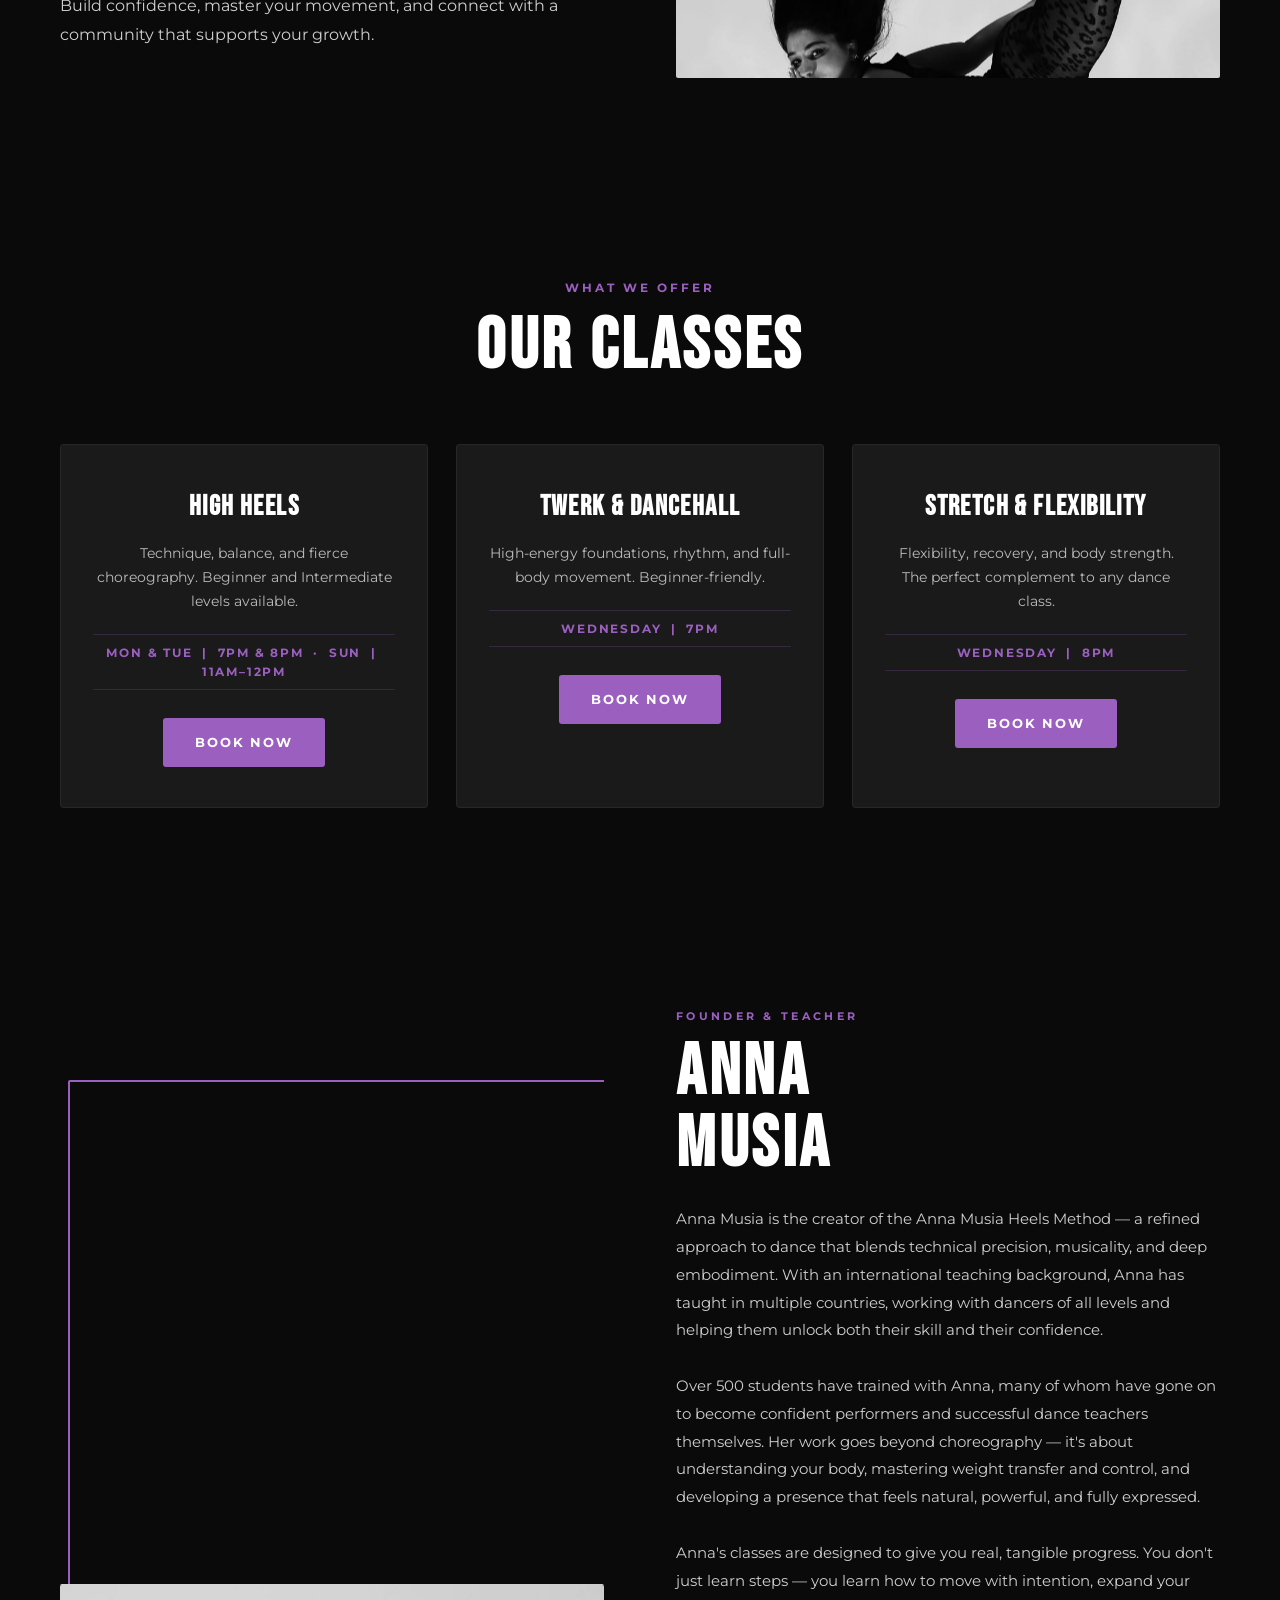
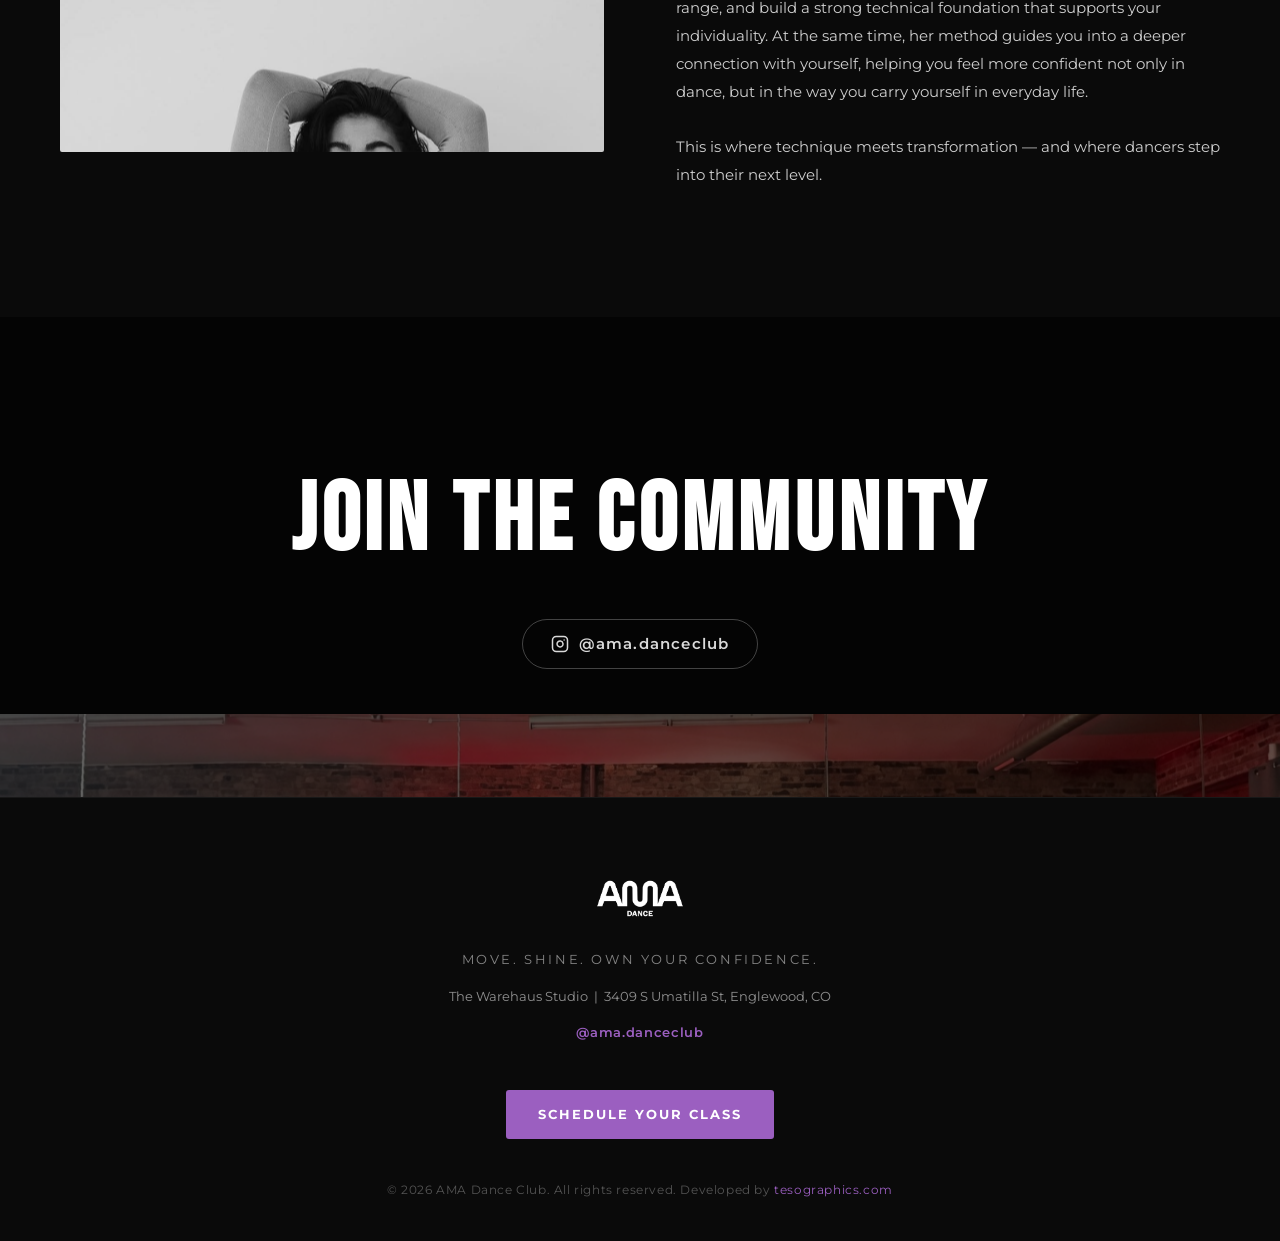
==== commit e41e14ff: "Add Sunday schedule to High Heels class card" ====
--- a/index.html
+++ b/index.html
@@ -107,7 +107,7 @@
       <div class="class-card fade-in">
         <h3 class="class-title">High Heels</h3>
         <p class="class-desc">Technique, balance, and fierce choreography. Beginner and Intermediate levels available.</p>
-        <p class="class-schedule">Mon &amp; Tue &nbsp;|&nbsp; 7PM &amp; 8PM</p>
+        <p class="class-schedule">Mon &amp; Tue &nbsp;|&nbsp; 7PM &amp; 8PM &nbsp;&middot;&nbsp; Sun &nbsp;|&nbsp; 11AM–12PM</p>
         <a href="schedule.html" class="btn btn-primary">Book Now</a>
       </div>
 
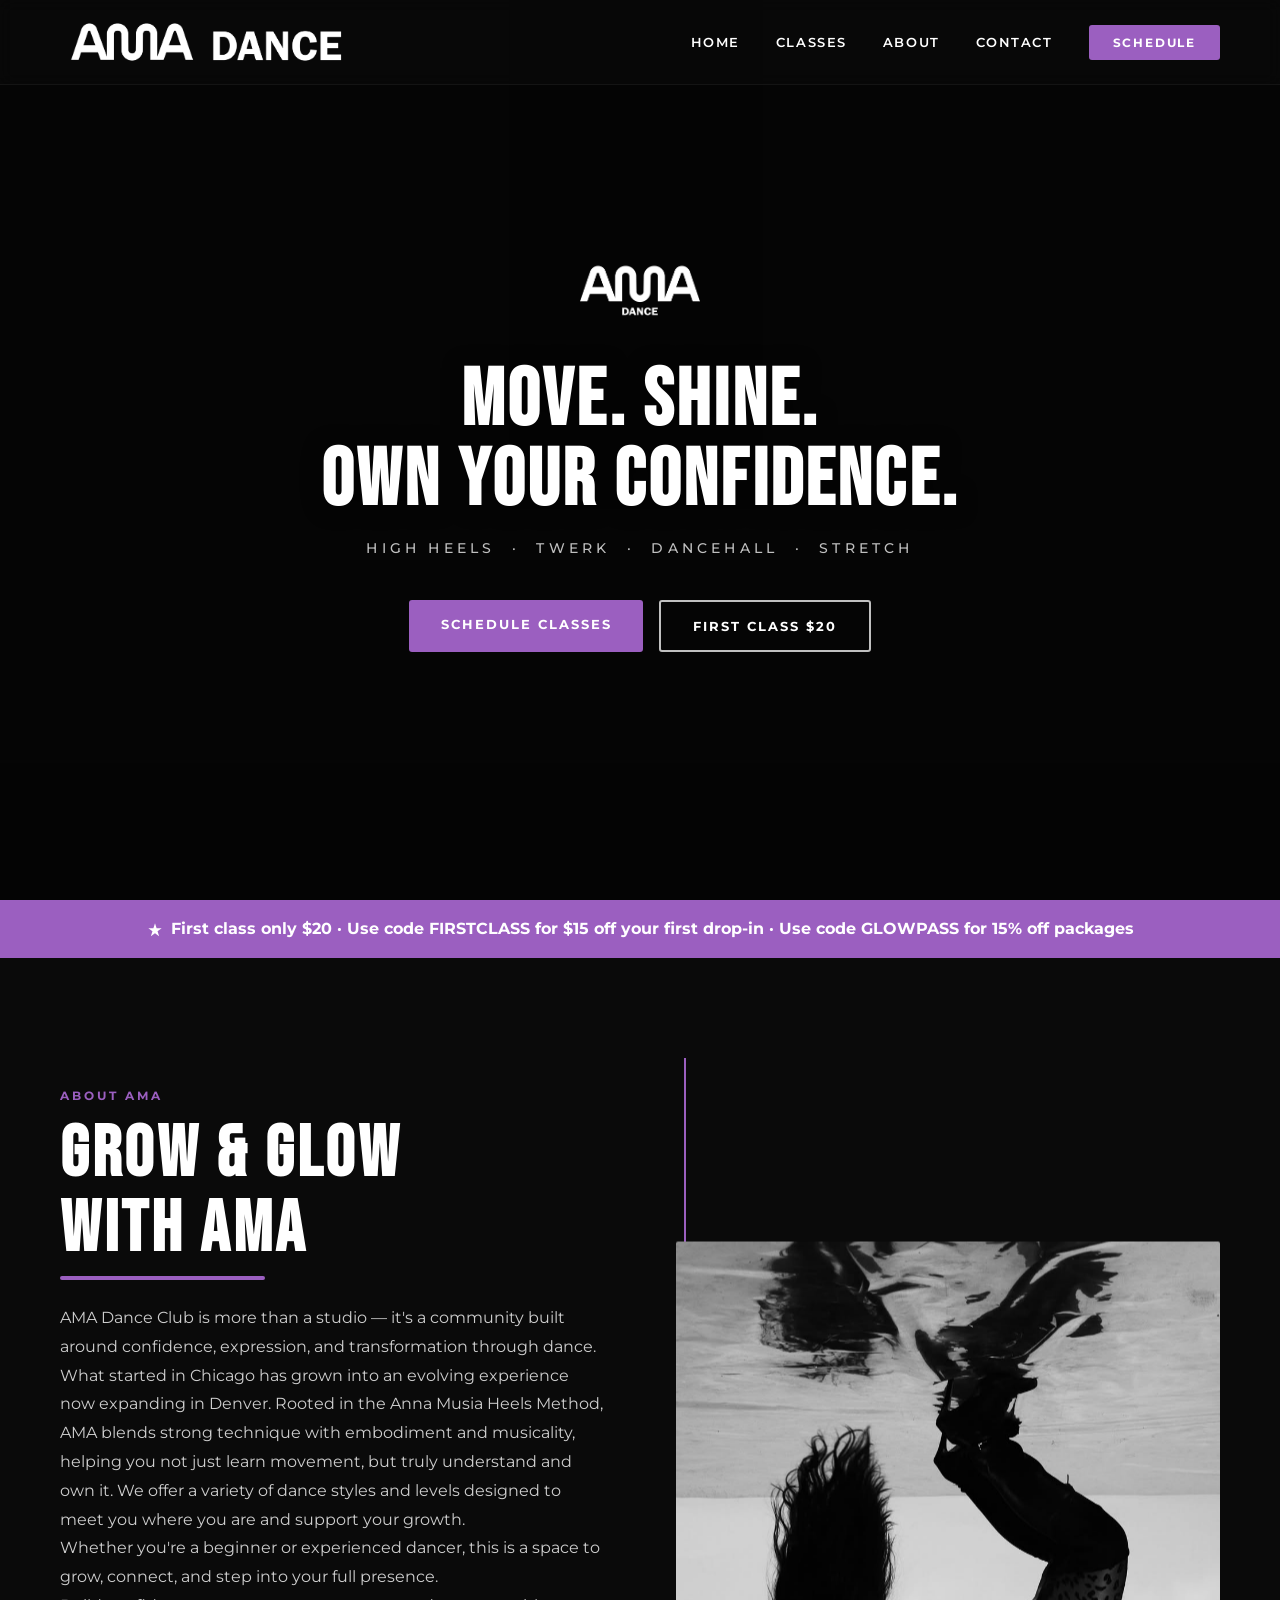
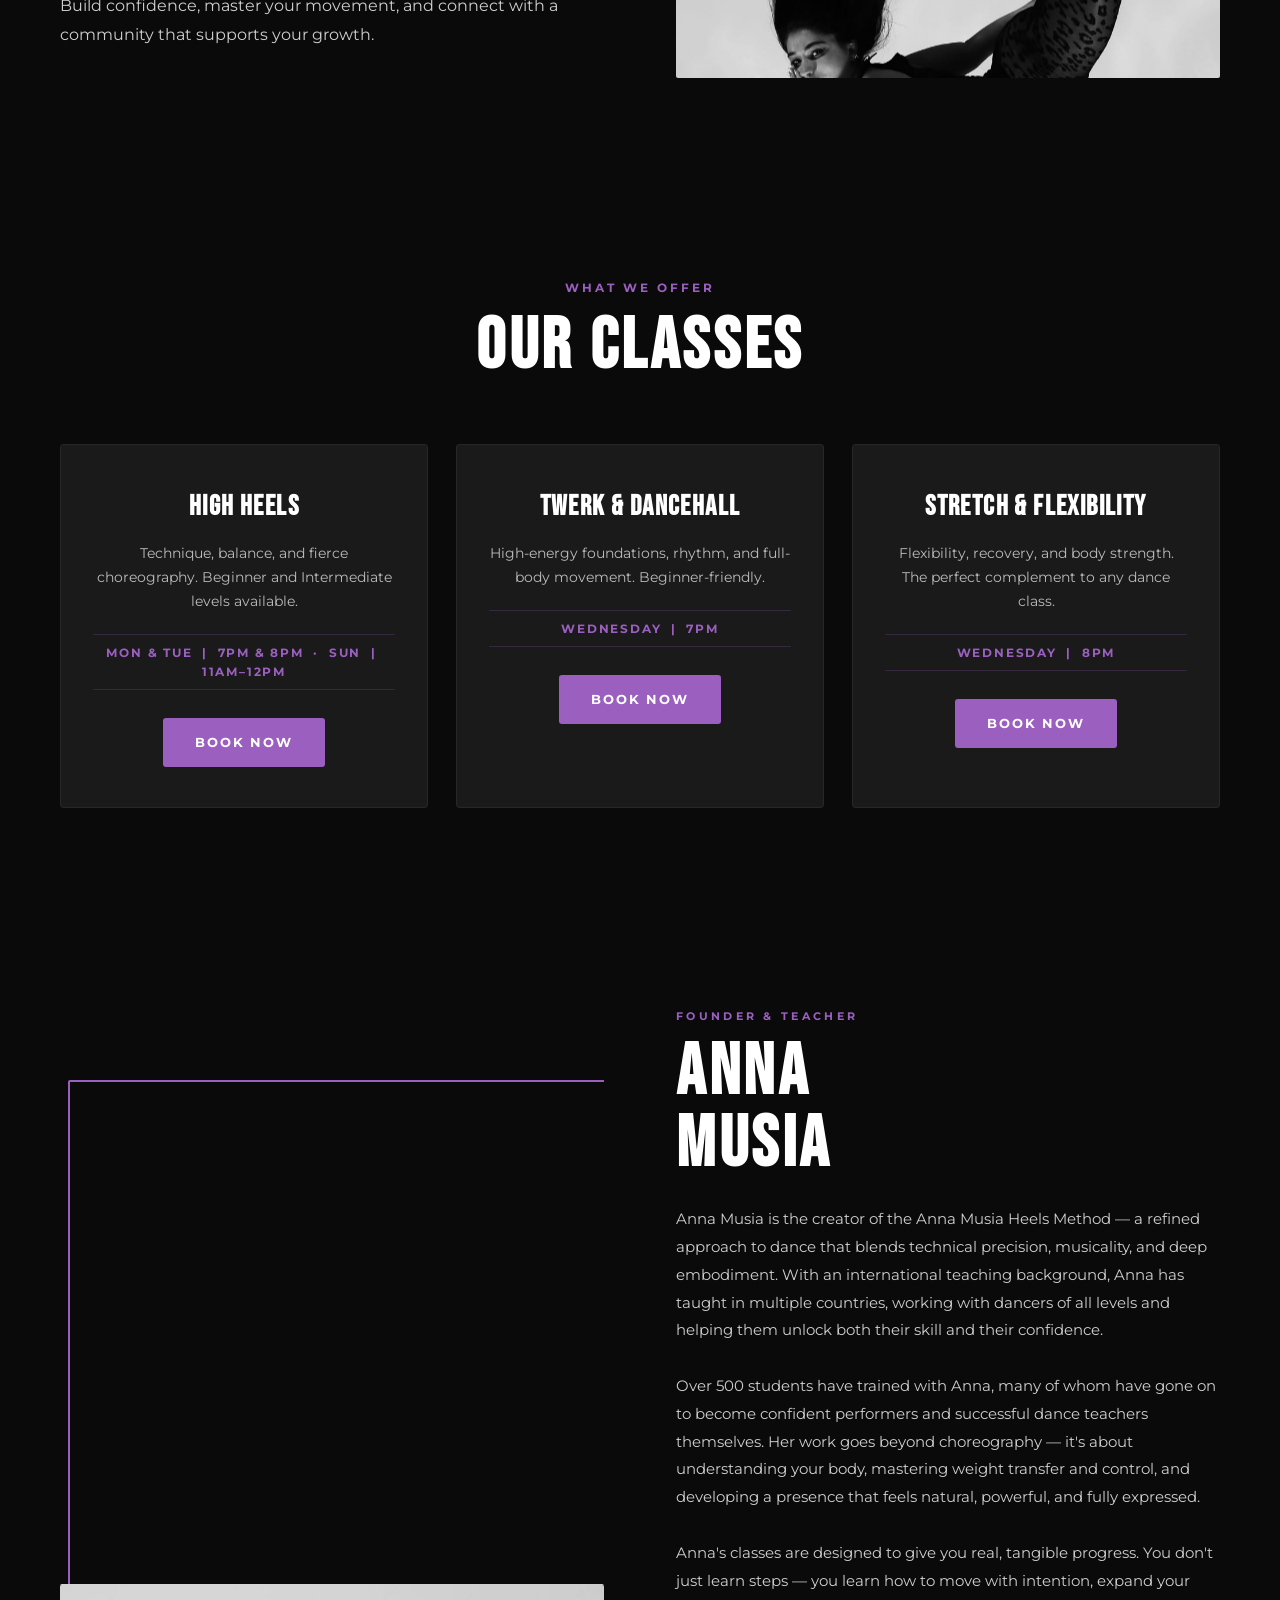
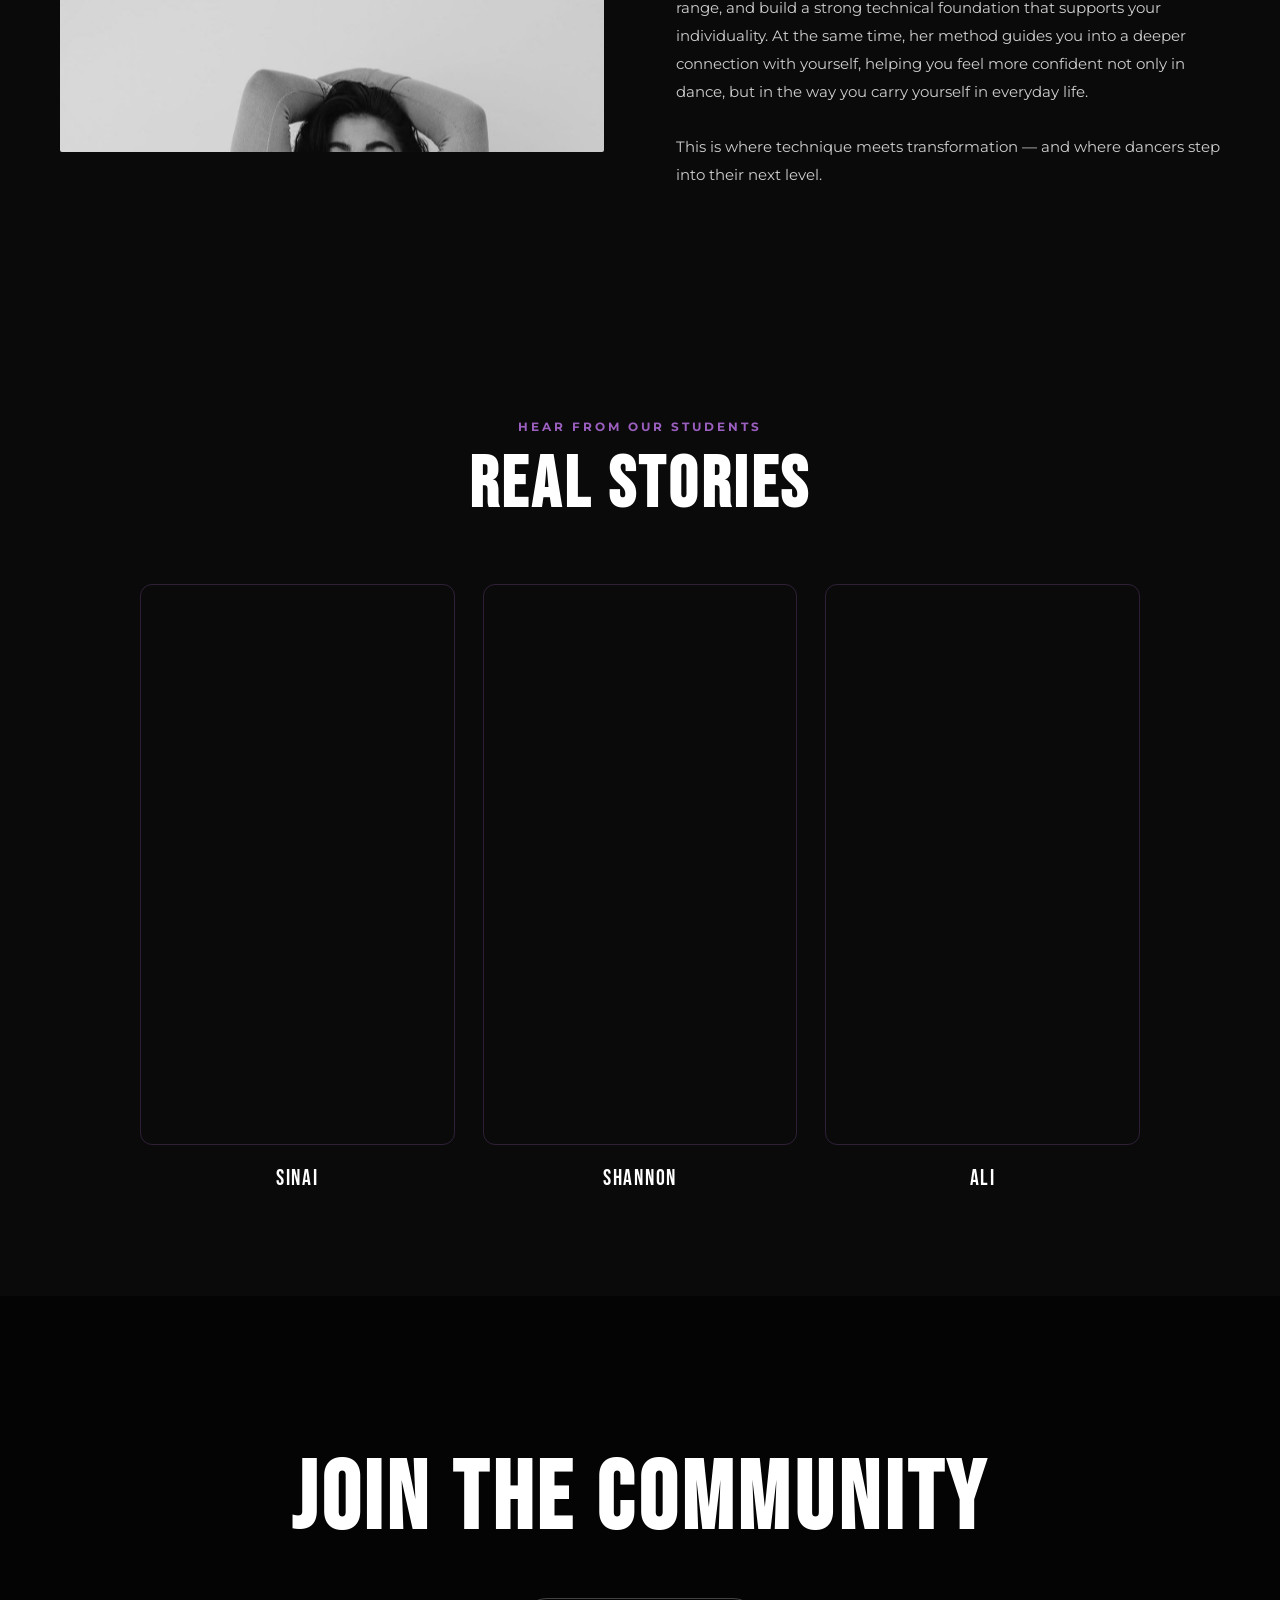
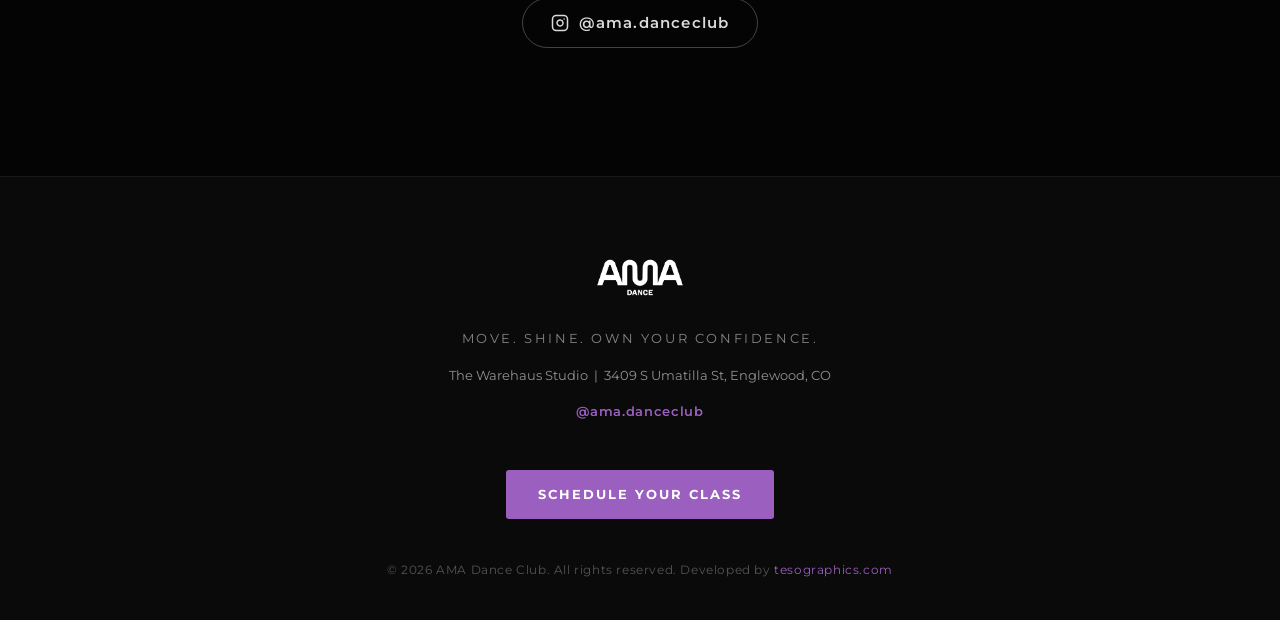
==== commit 73937962: "Add Testimonials section with embedded YouTube Shorts Sinai, Shannon, and Ali videos embedded in ver" ====
--- a/index.html
+++ b/index.html
@@ -156,6 +156,38 @@
   </section>
 
   <!-- ========================
+       TESTIMONIALS
+  ========================= -->
+  <section class="testimonials" id="testimonials">
+    <p class="section-label fade-in">Hear From Our Students</p>
+    <h2 class="section-title fade-in">Real Stories</h2>
+    <div class="testimonials-grid">
+
+      <div class="testimonial-card fade-in">
+        <div class="video-wrap">
+          <iframe src="https://www.youtube.com/embed/Klyf2fXXpTs" title="Sinai — AMA Dance Testimonial" frameborder="0" allow="accelerometer; autoplay; clipboard-write; encrypted-media; gyroscope; picture-in-picture; web-share" allowfullscreen></iframe>
+        </div>
+        <p class="testimonial-name">Sinai</p>
+      </div>
+
+      <div class="testimonial-card fade-in">
+        <div class="video-wrap">
+          <iframe src="https://www.youtube.com/embed/Gy_RQV2g3L8" title="Shannon — AMA Dance Testimonial" frameborder="0" allow="accelerometer; autoplay; clipboard-write; encrypted-media; gyroscope; picture-in-picture; web-share" allowfullscreen></iframe>
+        </div>
+        <p class="testimonial-name">Shannon</p>
+      </div>
+
+      <div class="testimonial-card fade-in">
+        <div class="video-wrap">
+          <iframe src="https://www.youtube.com/embed/nyRdQ7SQng0" title="Ali — AMA Dance Testimonial" frameborder="0" allow="accelerometer; autoplay; clipboard-write; encrypted-media; gyroscope; picture-in-picture; web-share" allowfullscreen></iframe>
+        </div>
+        <p class="testimonial-name">Ali</p>
+      </div>
+
+    </div>
+  </section>
+
+  <!-- ========================
        GALLERY / COMMUNITY
   ========================= -->
   <section class="gallery" id="contact">
--- a/css/style.css
+++ b/css/style.css
@@ -633,6 +633,68 @@
 }
 
 /* ============================
+   TESTIMONIALS
+   ============================ */
+
+.testimonials {
+  background: var(--bg-primary);
+  text-align: center;
+}
+
+.testimonials-grid {
+  max-width: 1000px;
+  margin: 60px auto 0;
+  display: grid;
+  grid-template-columns: repeat(3, 1fr);
+  gap: 28px;
+}
+
+.testimonial-card {
+  display: flex;
+  flex-direction: column;
+  align-items: center;
+}
+
+.video-wrap {
+  position: relative;
+  width: 100%;
+  padding-top: 177.78%;
+  border-radius: 12px;
+  overflow: hidden;
+  border: 1px solid rgba(155,95,192,0.25);
+  transition: border-color var(--transition), box-shadow var(--transition);
+}
+
+.video-wrap:hover {
+  border-color: var(--accent);
+  box-shadow: 0 0 30px var(--accent-glow);
+}
+
+.video-wrap iframe {
+  position: absolute;
+  top: 0;
+  left: 0;
+  width: 100%;
+  height: 100%;
+  border: none;
+}
+
+.testimonial-name {
+  margin-top: 16px;
+  font-family: 'Bebas Neue', sans-serif;
+  font-size: 22px;
+  letter-spacing: 0.08em;
+  color: var(--text);
+}
+
+@media (max-width: 768px) {
+  .testimonials-grid {
+    grid-template-columns: 1fr;
+    max-width: 320px;
+  }
+}
+
+/* ============================
    GALLERY / COMMUNITY
    ============================ */
 
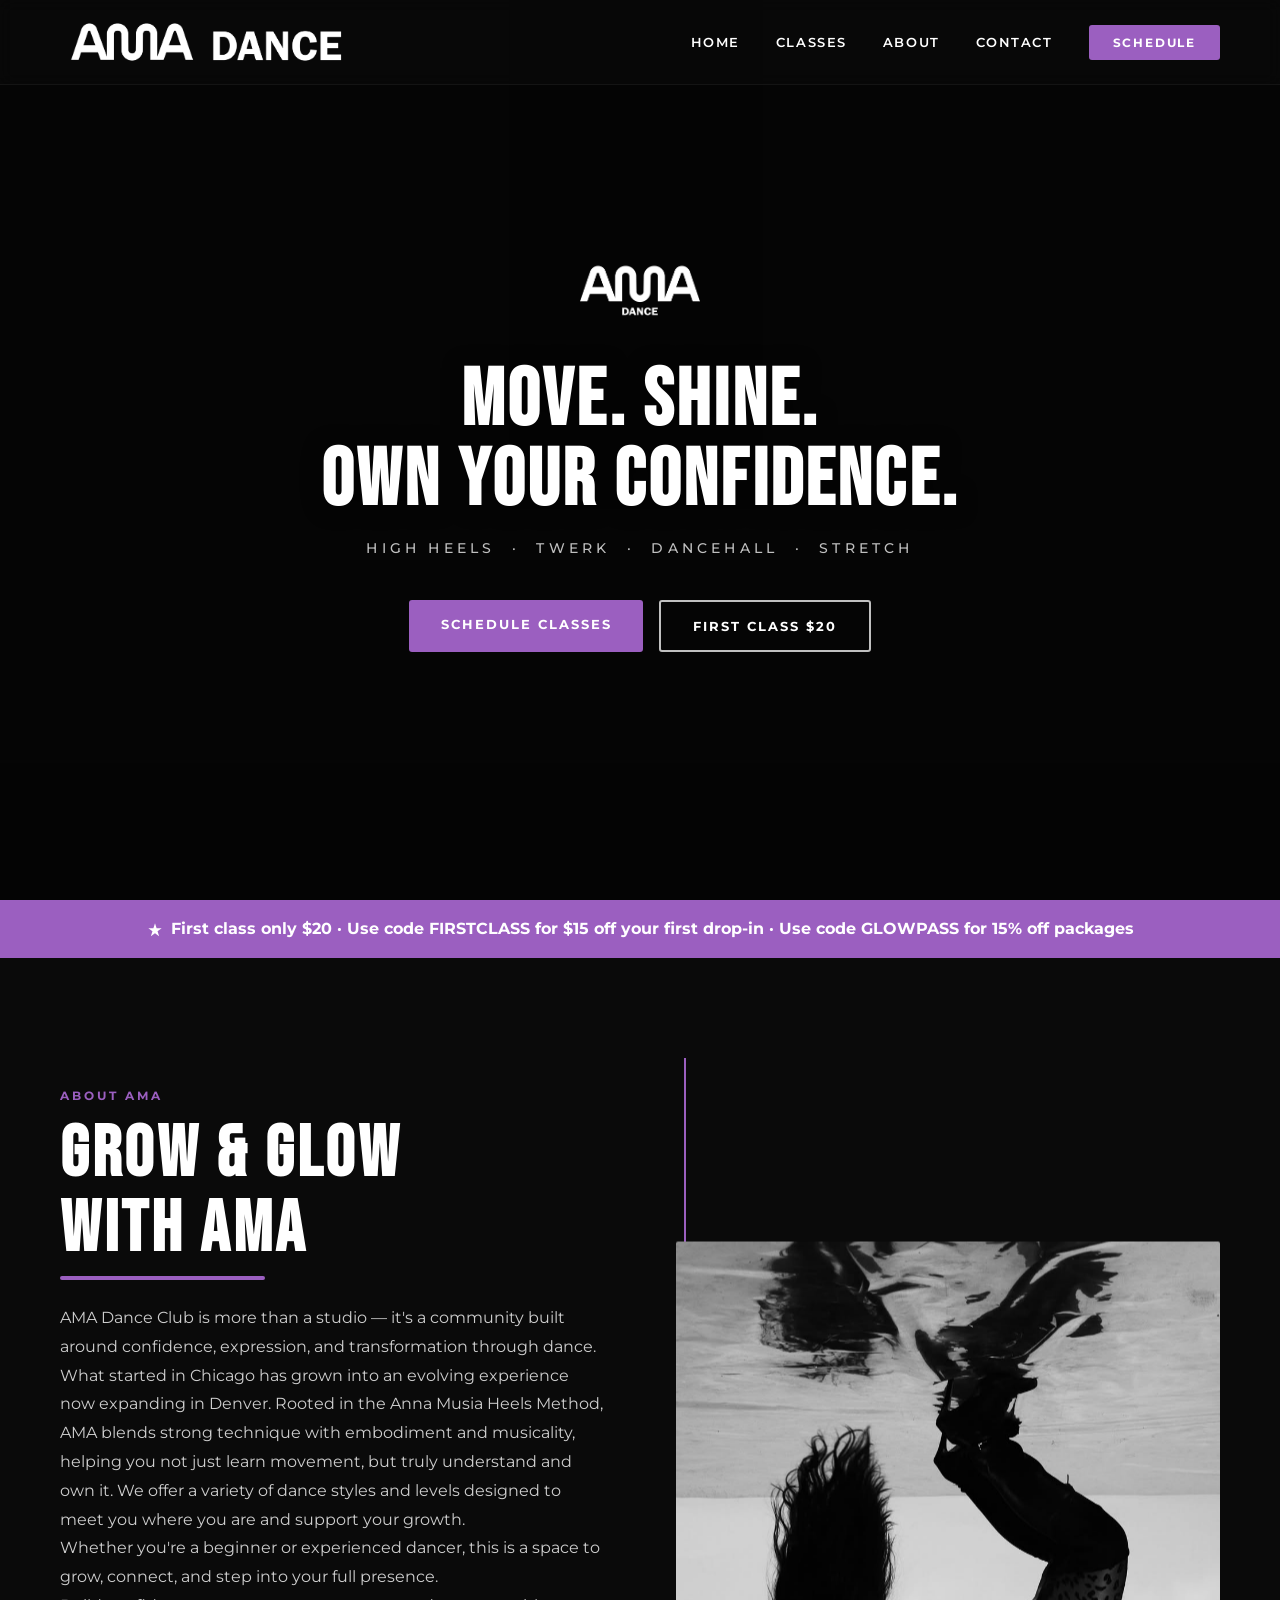
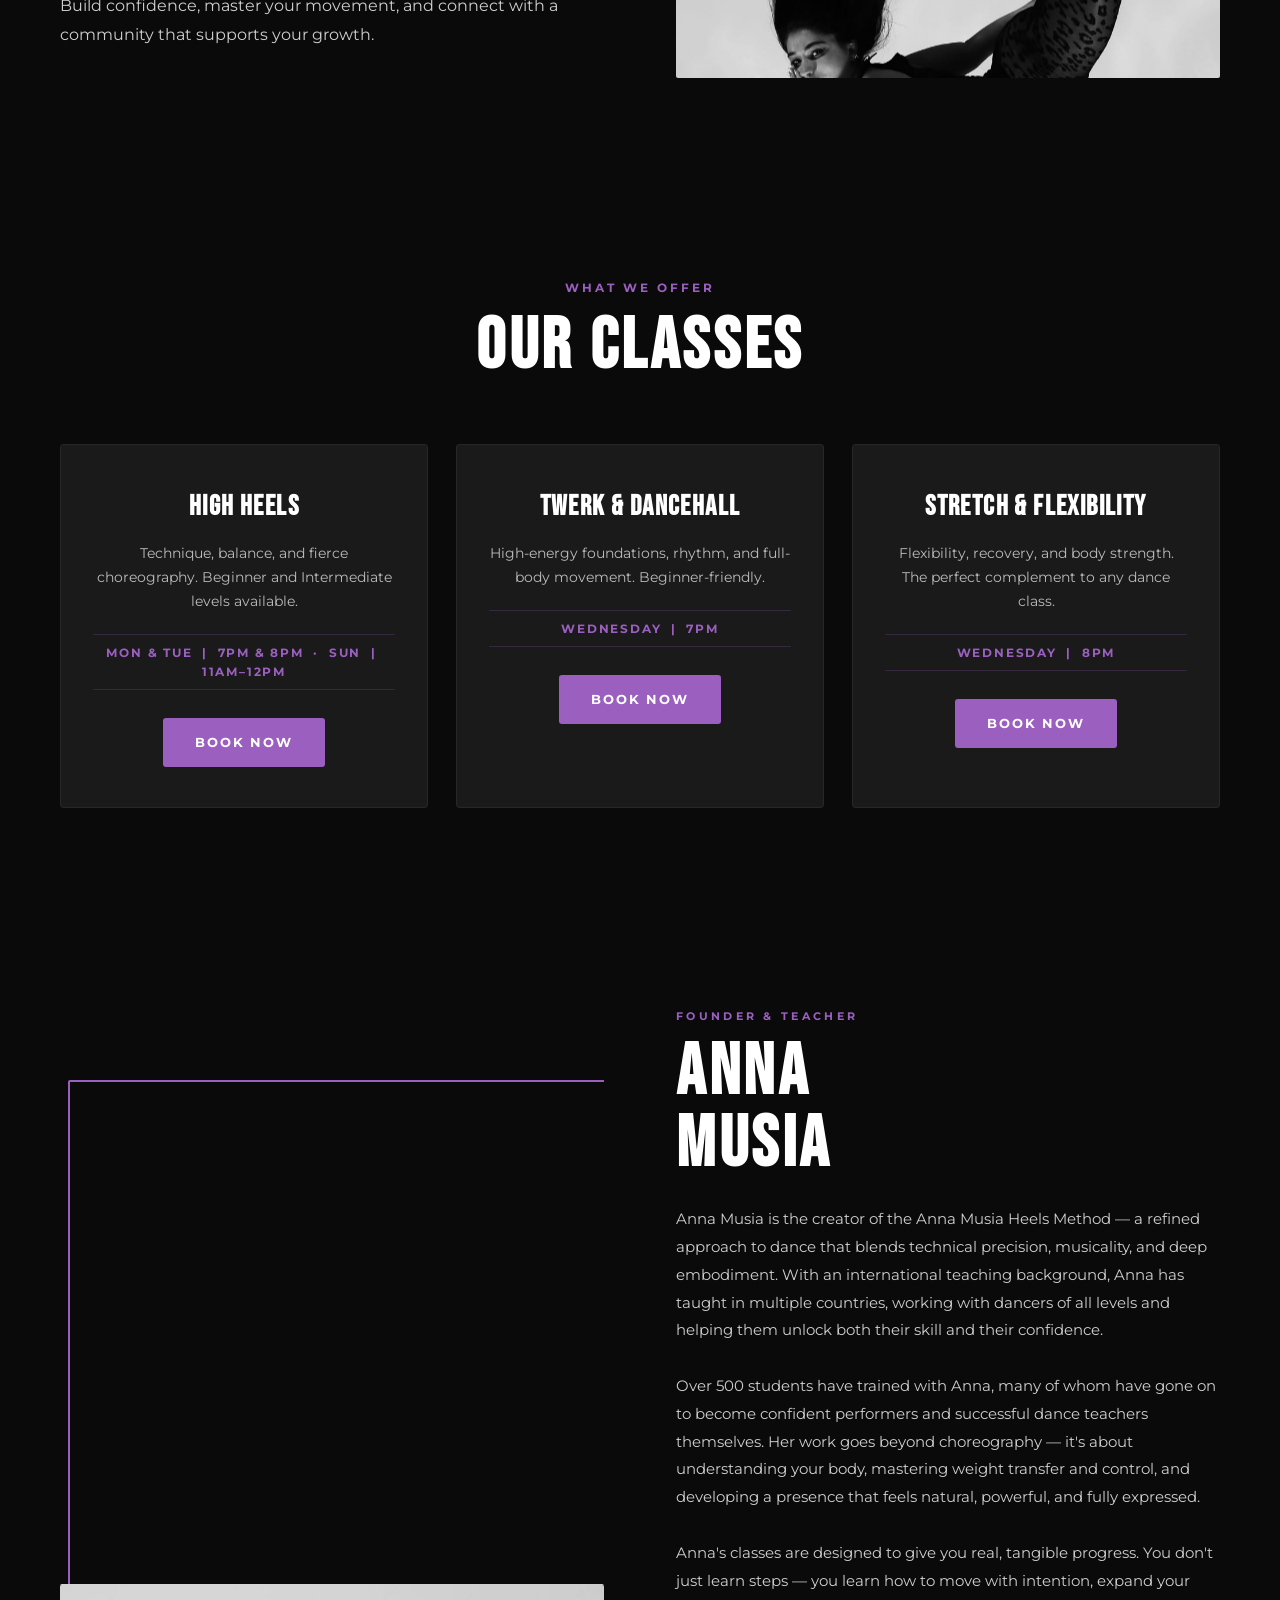
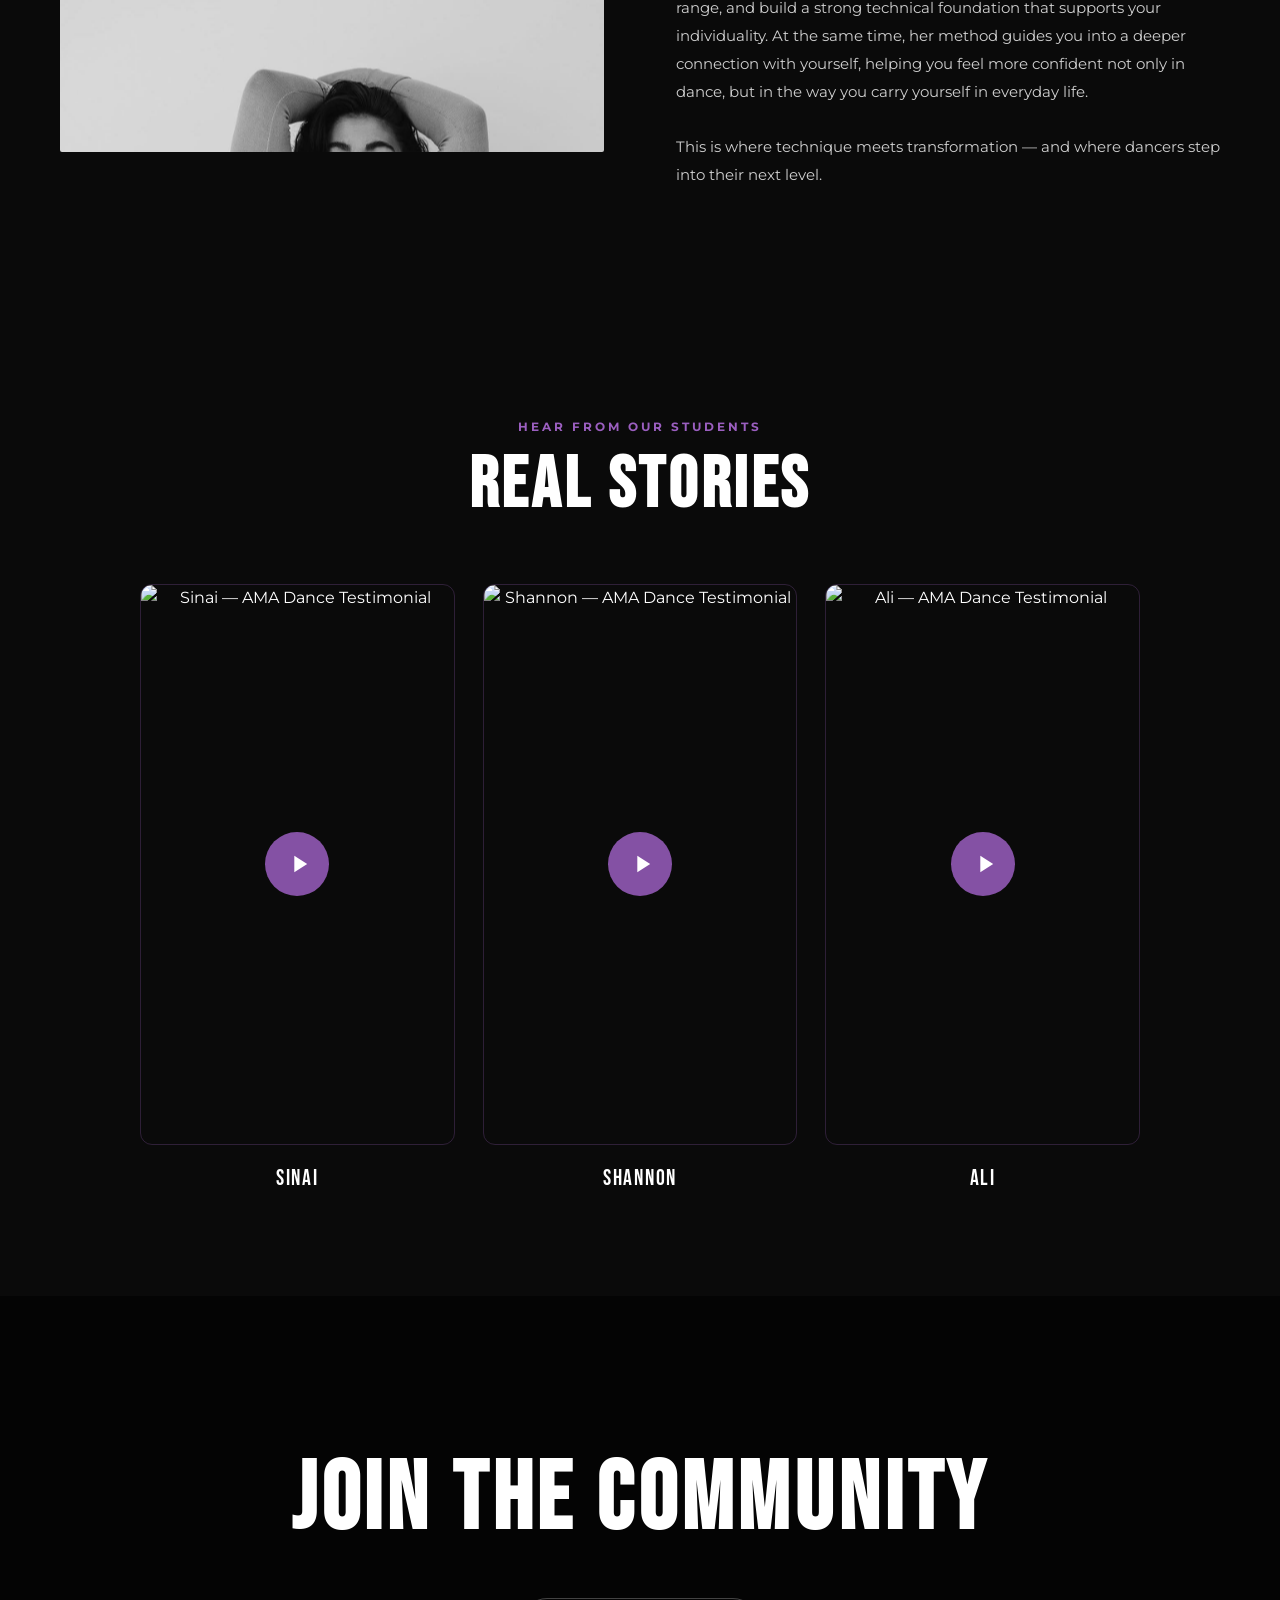
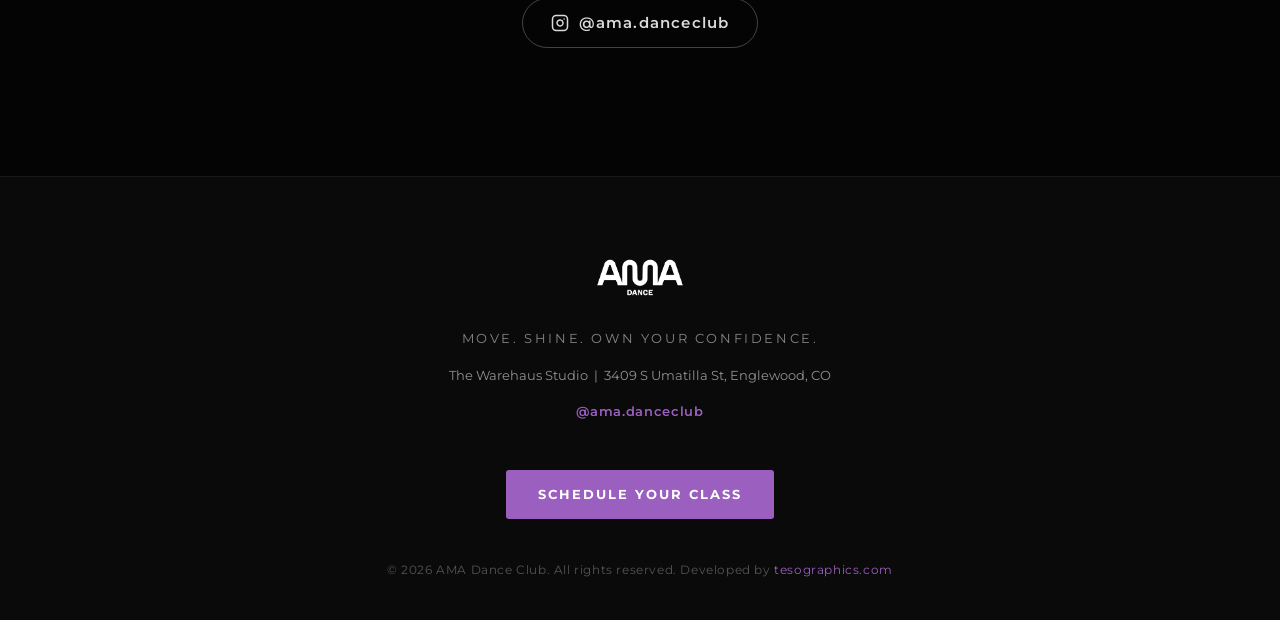
==== commit f18f0a71: "Replace broken iframes with YouTube thumbnail + play button Temporary solution while embedding is en" ====
--- a/index.html
+++ b/index.html
@@ -164,23 +164,32 @@
     <div class="testimonials-grid">
 
       <div class="testimonial-card fade-in">
-        <div class="video-wrap">
-          <iframe src="https://www.youtube.com/embed/Klyf2fXXpTs" title="Sinai — AMA Dance Testimonial" frameborder="0" allow="accelerometer; autoplay; clipboard-write; encrypted-media; gyroscope; picture-in-picture; web-share" allowfullscreen></iframe>
-        </div>
+        <a href="https://youtube.com/shorts/Klyf2fXXpTs" target="_blank" rel="noopener noreferrer" class="video-wrap">
+          <img src="https://img.youtube.com/vi/Klyf2fXXpTs/maxresdefault.jpg" alt="Sinai — AMA Dance Testimonial" class="video-thumb" />
+          <div class="play-btn">
+            <svg xmlns="http://www.w3.org/2000/svg" viewBox="0 0 24 24" fill="white"><path d="M8 5v14l11-7z"/></svg>
+          </div>
+        </a>
         <p class="testimonial-name">Sinai</p>
       </div>
 
       <div class="testimonial-card fade-in">
-        <div class="video-wrap">
-          <iframe src="https://www.youtube.com/embed/Gy_RQV2g3L8" title="Shannon — AMA Dance Testimonial" frameborder="0" allow="accelerometer; autoplay; clipboard-write; encrypted-media; gyroscope; picture-in-picture; web-share" allowfullscreen></iframe>
-        </div>
+        <a href="https://youtube.com/shorts/Gy_RQV2g3L8" target="_blank" rel="noopener noreferrer" class="video-wrap">
+          <img src="https://img.youtube.com/vi/Gy_RQV2g3L8/maxresdefault.jpg" alt="Shannon — AMA Dance Testimonial" class="video-thumb" />
+          <div class="play-btn">
+            <svg xmlns="http://www.w3.org/2000/svg" viewBox="0 0 24 24" fill="white"><path d="M8 5v14l11-7z"/></svg>
+          </div>
+        </a>
         <p class="testimonial-name">Shannon</p>
       </div>
 
       <div class="testimonial-card fade-in">
-        <div class="video-wrap">
-          <iframe src="https://www.youtube.com/embed/nyRdQ7SQng0" title="Ali — AMA Dance Testimonial" frameborder="0" allow="accelerometer; autoplay; clipboard-write; encrypted-media; gyroscope; picture-in-picture; web-share" allowfullscreen></iframe>
-        </div>
+        <a href="https://youtube.com/shorts/nyRdQ7SQng0" target="_blank" rel="noopener noreferrer" class="video-wrap">
+          <img src="https://img.youtube.com/vi/nyRdQ7SQng0/maxresdefault.jpg" alt="Ali — AMA Dance Testimonial" class="video-thumb" />
+          <div class="play-btn">
+            <svg xmlns="http://www.w3.org/2000/svg" viewBox="0 0 24 24" fill="white"><path d="M8 5v14l11-7z"/></svg>
+          </div>
+        </a>
         <p class="testimonial-name">Ali</p>
       </div>
 
--- a/css/style.css
+++ b/css/style.css
@@ -679,6 +679,49 @@
   border: none;
 }
 
+.video-thumb {
+  position: absolute;
+  top: 0;
+  left: 0;
+  width: 100%;
+  height: 100%;
+  object-fit: cover;
+  object-position: center;
+  transition: transform 0.4s ease;
+}
+
+.video-wrap:hover .video-thumb {
+  transform: scale(1.04);
+}
+
+.play-btn {
+  position: absolute;
+  top: 50%;
+  left: 50%;
+  transform: translate(-50%, -50%);
+  width: 64px;
+  height: 64px;
+  background: rgba(155, 95, 192, 0.85);
+  border-radius: 50%;
+  display: flex;
+  align-items: center;
+  justify-content: center;
+  transition: background var(--transition), box-shadow var(--transition), transform var(--transition);
+  z-index: 2;
+}
+
+.play-btn svg {
+  width: 28px;
+  height: 28px;
+  margin-left: 4px;
+}
+
+.video-wrap:hover .play-btn {
+  background: var(--accent);
+  box-shadow: 0 0 30px var(--accent-glow);
+  transform: translate(-50%, -50%) scale(1.1);
+}
+
 .testimonial-name {
   margin-top: 16px;
   font-family: 'Bebas Neue', sans-serif;
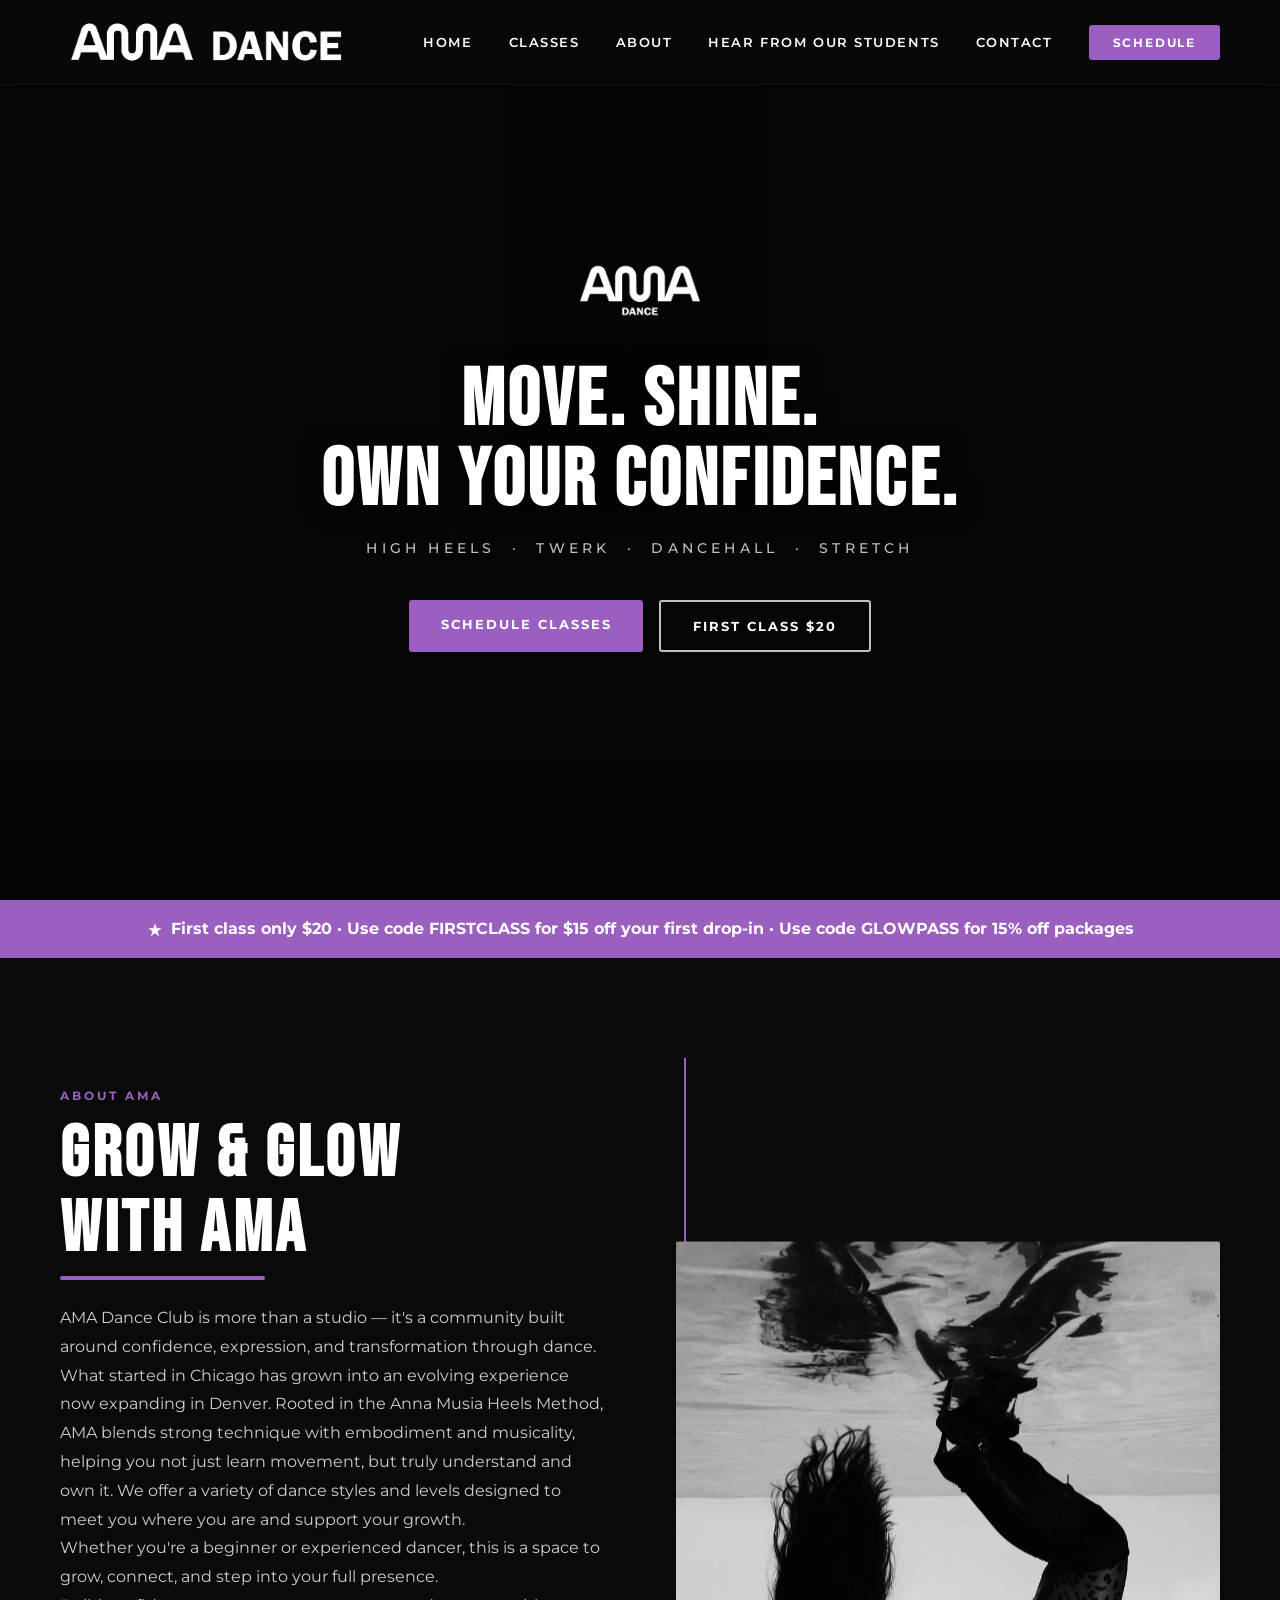
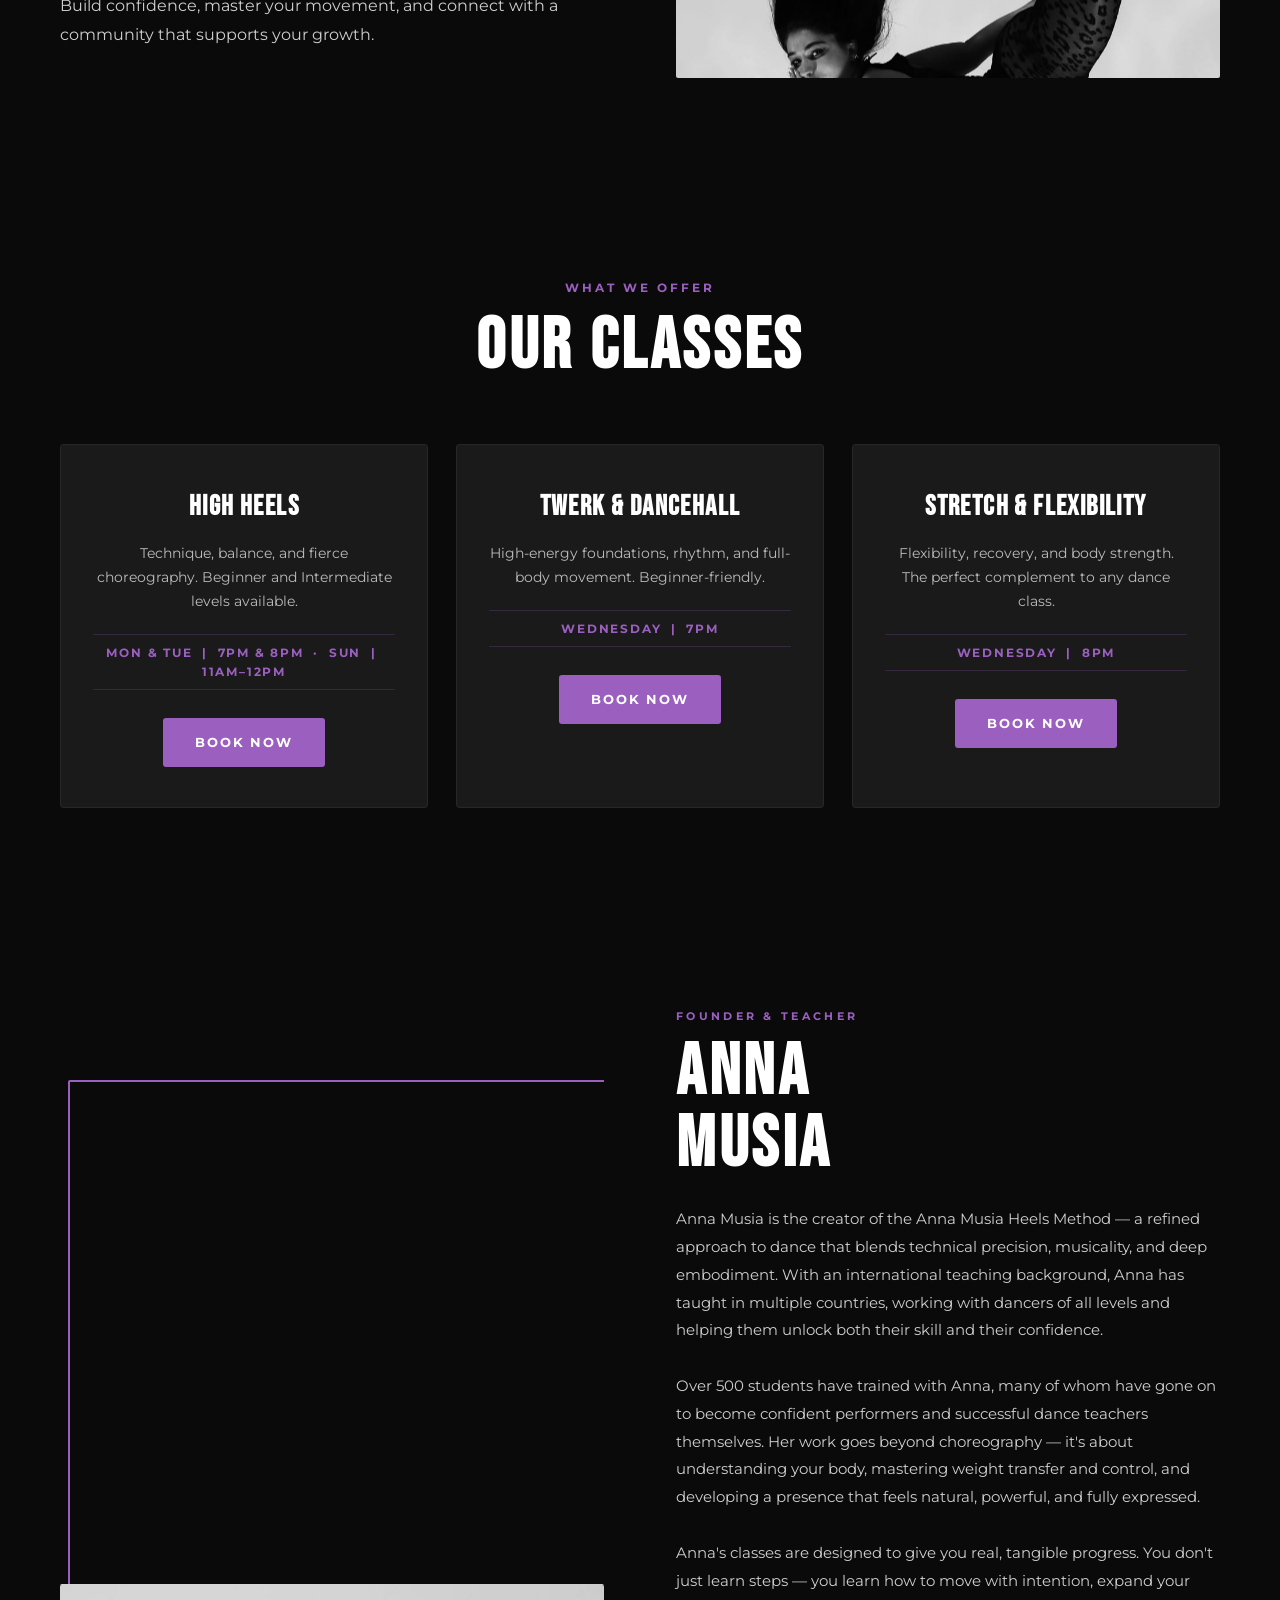
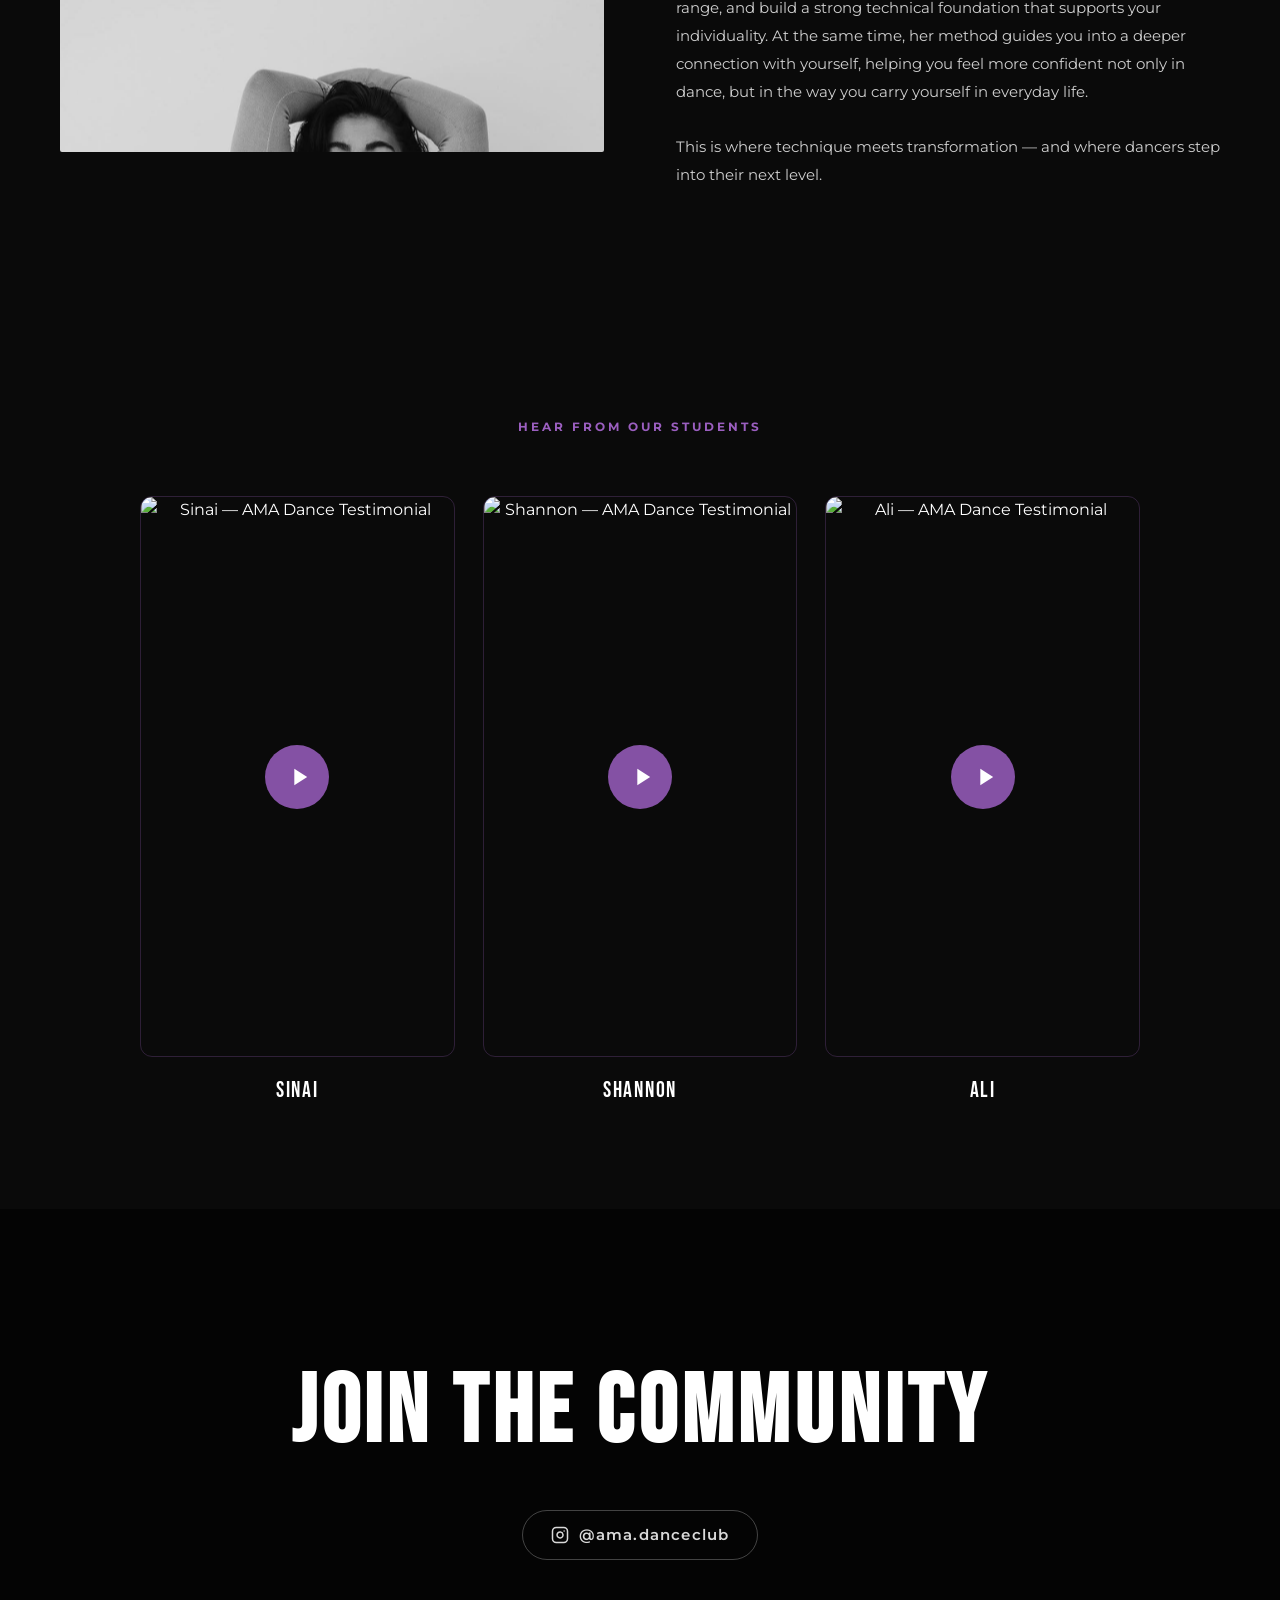
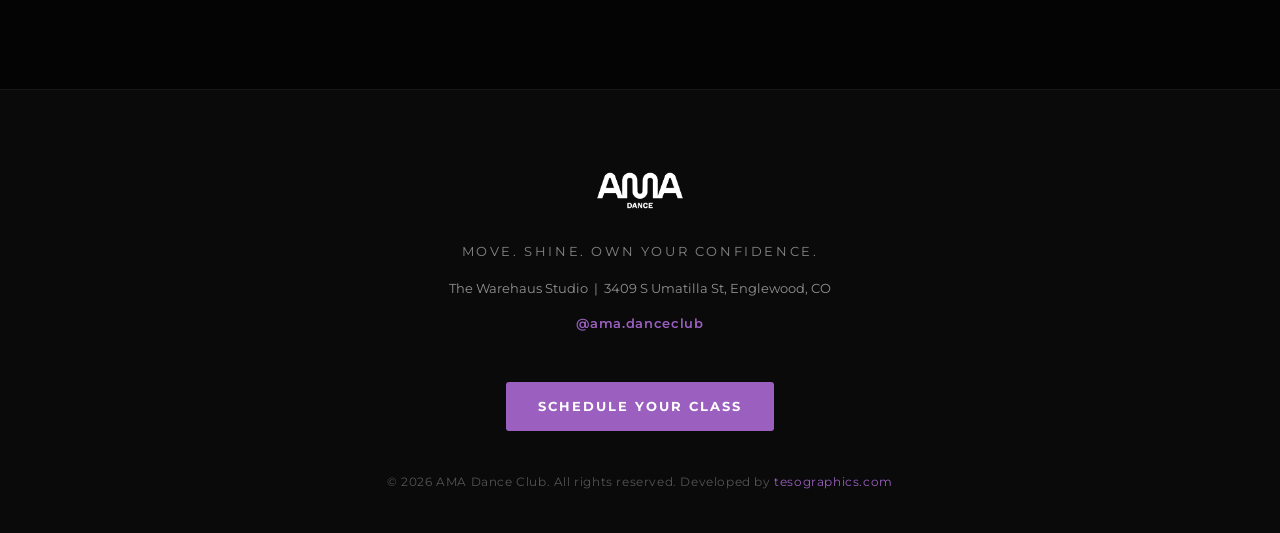
==== commit 59d4c290: "Update testimonials nav link and remove Real Stories heading Add 'Hear From Our Students' to navbar " ====
--- a/index.html
+++ b/index.html
@@ -33,6 +33,7 @@
       <li><a href="#home">Home</a></li>
       <li><a href="#classes">Classes</a></li>
       <li><a href="#about">About</a></li>
+      <li><a href="#testimonials">Hear From Our Students</a></li>
       <li><a href="#contact">Contact</a></li>
       <li><a href="schedule.html" class="btn-schedule">Schedule</a></li>
     </ul>
@@ -160,7 +161,6 @@
   ========================= -->
   <section class="testimonials" id="testimonials">
     <p class="section-label fade-in">Hear From Our Students</p>
-    <h2 class="section-title fade-in">Real Stories</h2>
     <div class="testimonials-grid">
 
       <div class="testimonial-card fade-in">
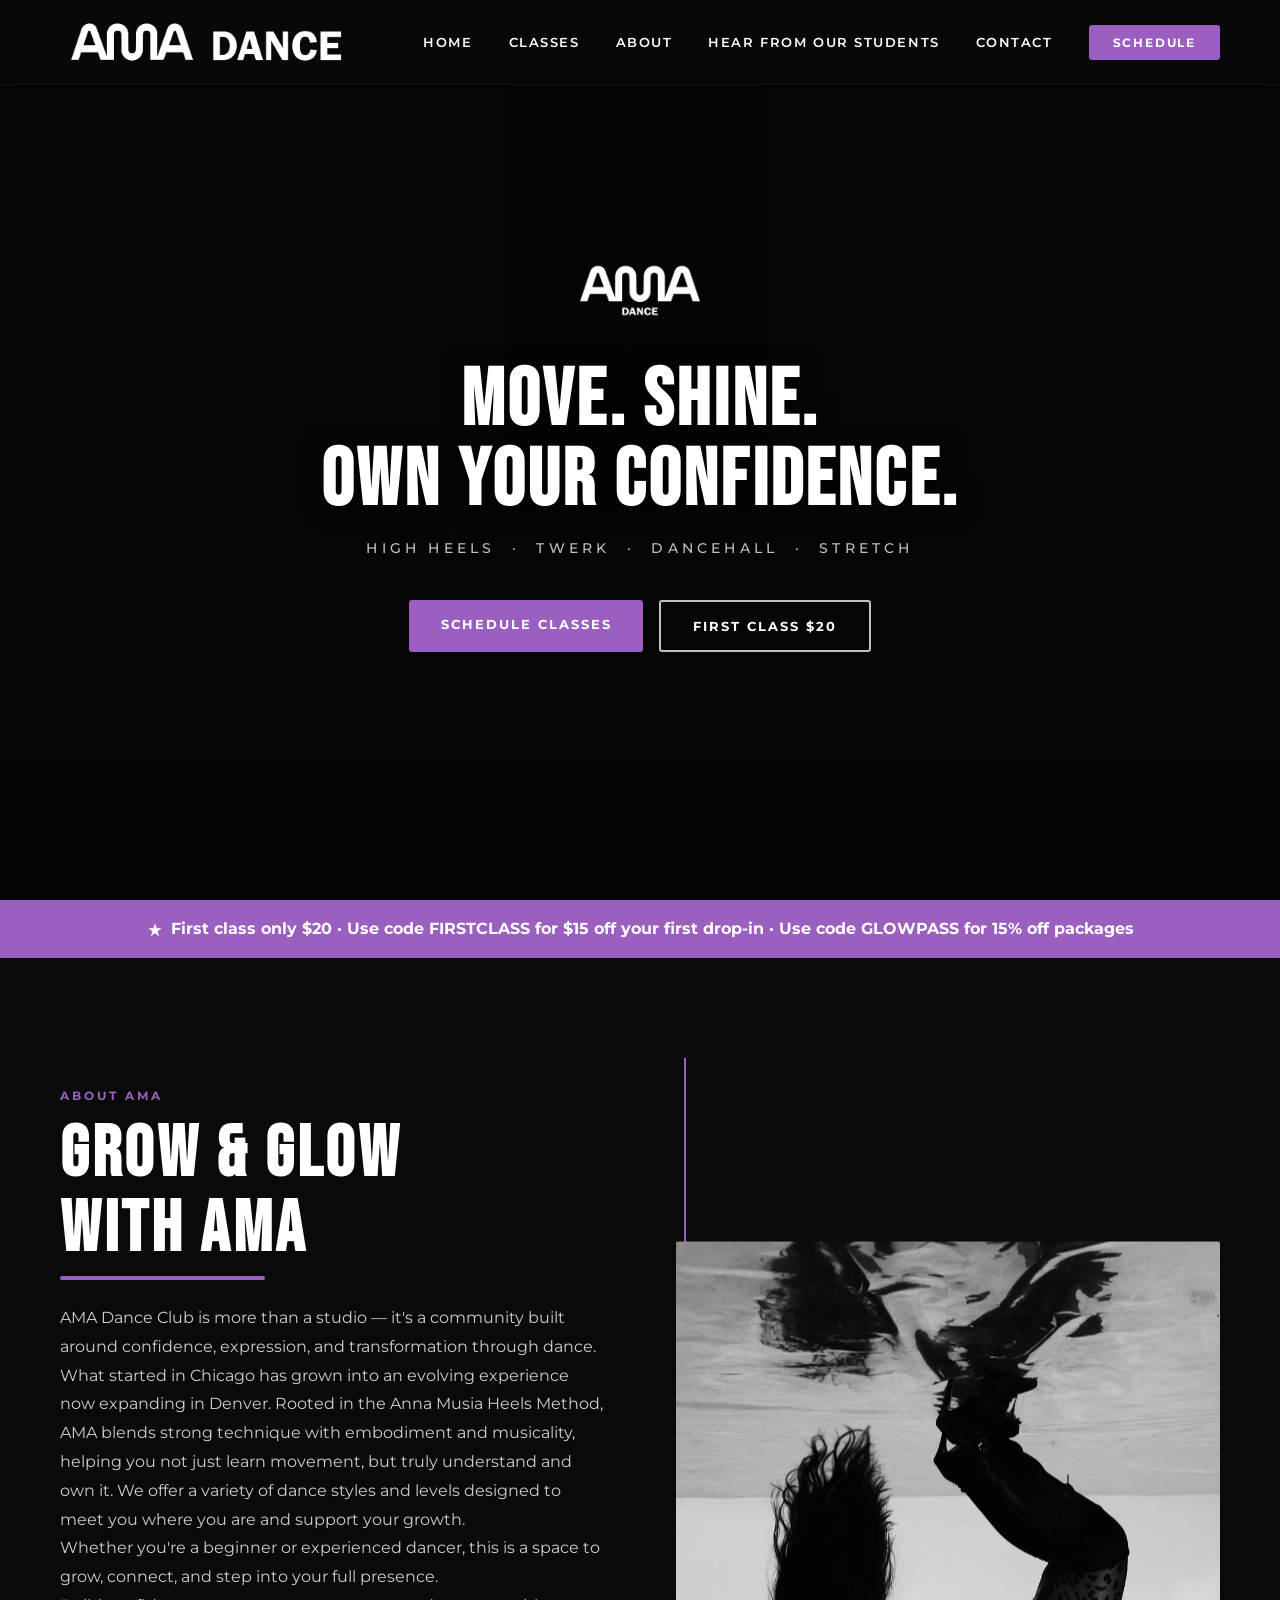
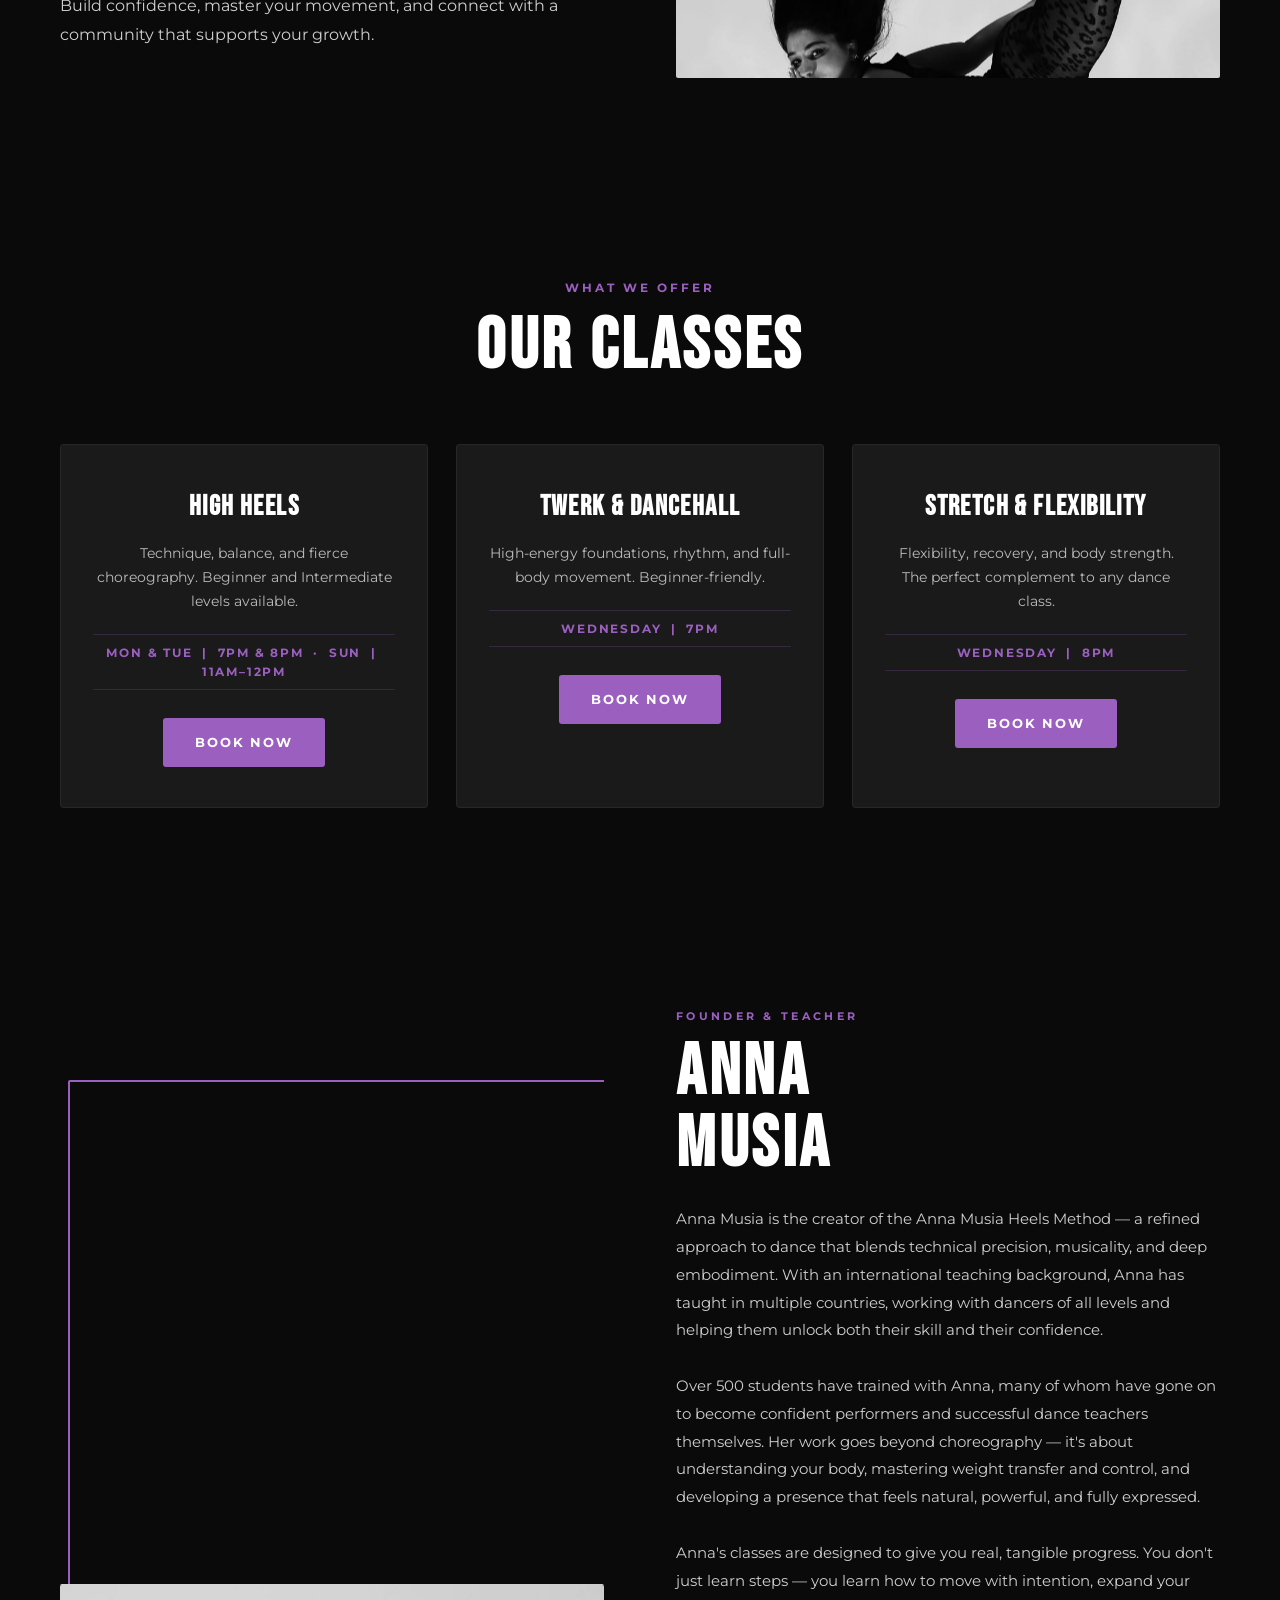
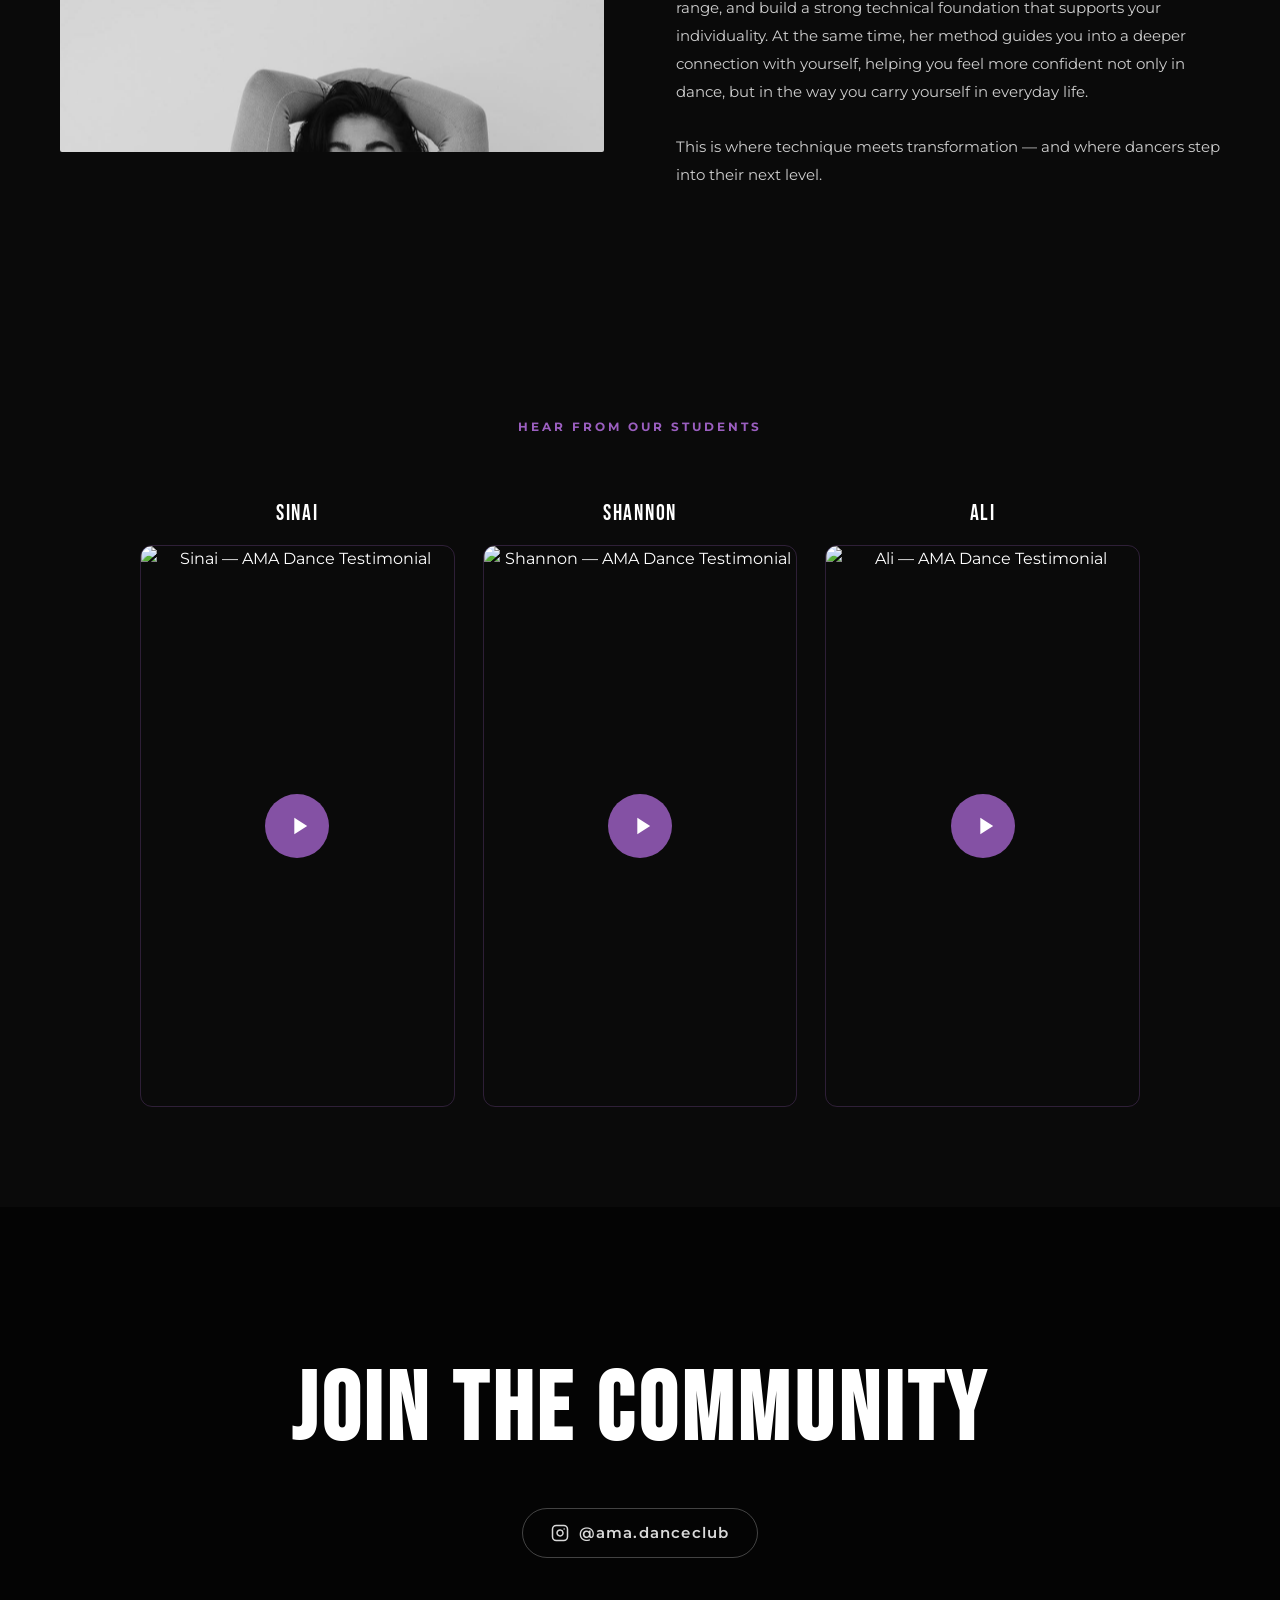
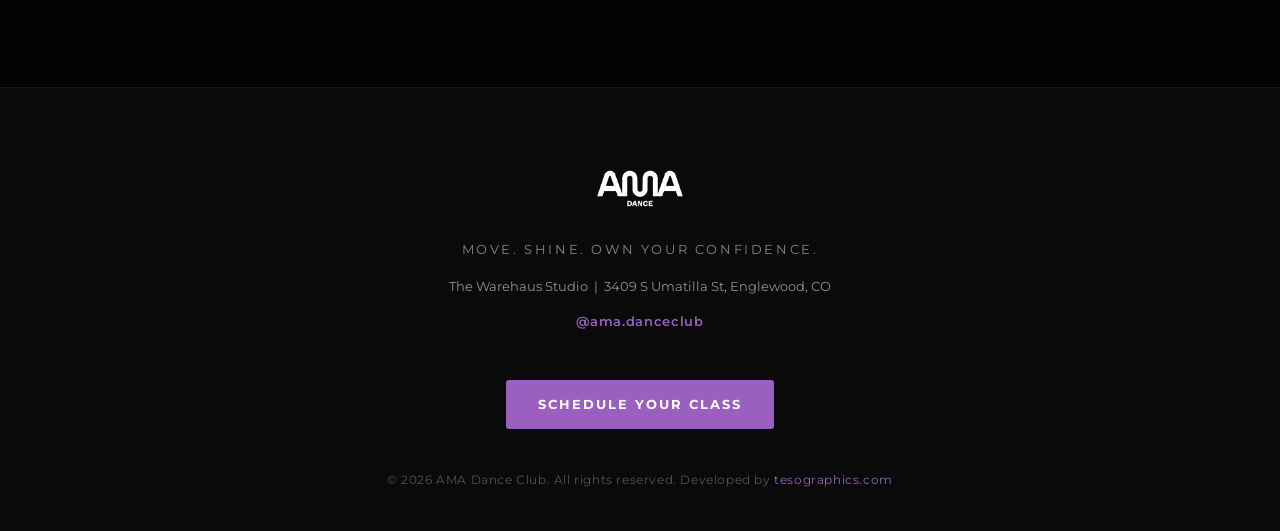
==== commit 6032ea02: "Move testimonial names above videos Co-Authored-By: Claude Sonnet 4.6 <noreply@anthropic.com>" ====
--- a/index.html
+++ b/index.html
@@ -164,33 +164,33 @@
     <div class="testimonials-grid">
 
       <div class="testimonial-card fade-in">
+        <p class="testimonial-name">Sinai</p>
         <a href="https://youtube.com/shorts/Klyf2fXXpTs" target="_blank" rel="noopener noreferrer" class="video-wrap">
           <img src="https://img.youtube.com/vi/Klyf2fXXpTs/maxresdefault.jpg" alt="Sinai — AMA Dance Testimonial" class="video-thumb" />
           <div class="play-btn">
             <svg xmlns="http://www.w3.org/2000/svg" viewBox="0 0 24 24" fill="white"><path d="M8 5v14l11-7z"/></svg>
           </div>
         </a>
-        <p class="testimonial-name">Sinai</p>
       </div>
 
       <div class="testimonial-card fade-in">
+        <p class="testimonial-name">Shannon</p>
         <a href="https://youtube.com/shorts/Gy_RQV2g3L8" target="_blank" rel="noopener noreferrer" class="video-wrap">
           <img src="https://img.youtube.com/vi/Gy_RQV2g3L8/maxresdefault.jpg" alt="Shannon — AMA Dance Testimonial" class="video-thumb" />
           <div class="play-btn">
             <svg xmlns="http://www.w3.org/2000/svg" viewBox="0 0 24 24" fill="white"><path d="M8 5v14l11-7z"/></svg>
           </div>
         </a>
-        <p class="testimonial-name">Shannon</p>
       </div>
 
       <div class="testimonial-card fade-in">
+        <p class="testimonial-name">Ali</p>
         <a href="https://youtube.com/shorts/nyRdQ7SQng0" target="_blank" rel="noopener noreferrer" class="video-wrap">
           <img src="https://img.youtube.com/vi/nyRdQ7SQng0/maxresdefault.jpg" alt="Ali — AMA Dance Testimonial" class="video-thumb" />
           <div class="play-btn">
             <svg xmlns="http://www.w3.org/2000/svg" viewBox="0 0 24 24" fill="white"><path d="M8 5v14l11-7z"/></svg>
           </div>
         </a>
-        <p class="testimonial-name">Ali</p>
       </div>
 
     </div>
--- a/css/style.css
+++ b/css/style.css
@@ -723,7 +723,7 @@
 }
 
 .testimonial-name {
-  margin-top: 16px;
+  margin-bottom: 14px;
   font-family: 'Bebas Neue', sans-serif;
   font-size: 22px;
   letter-spacing: 0.08em;
